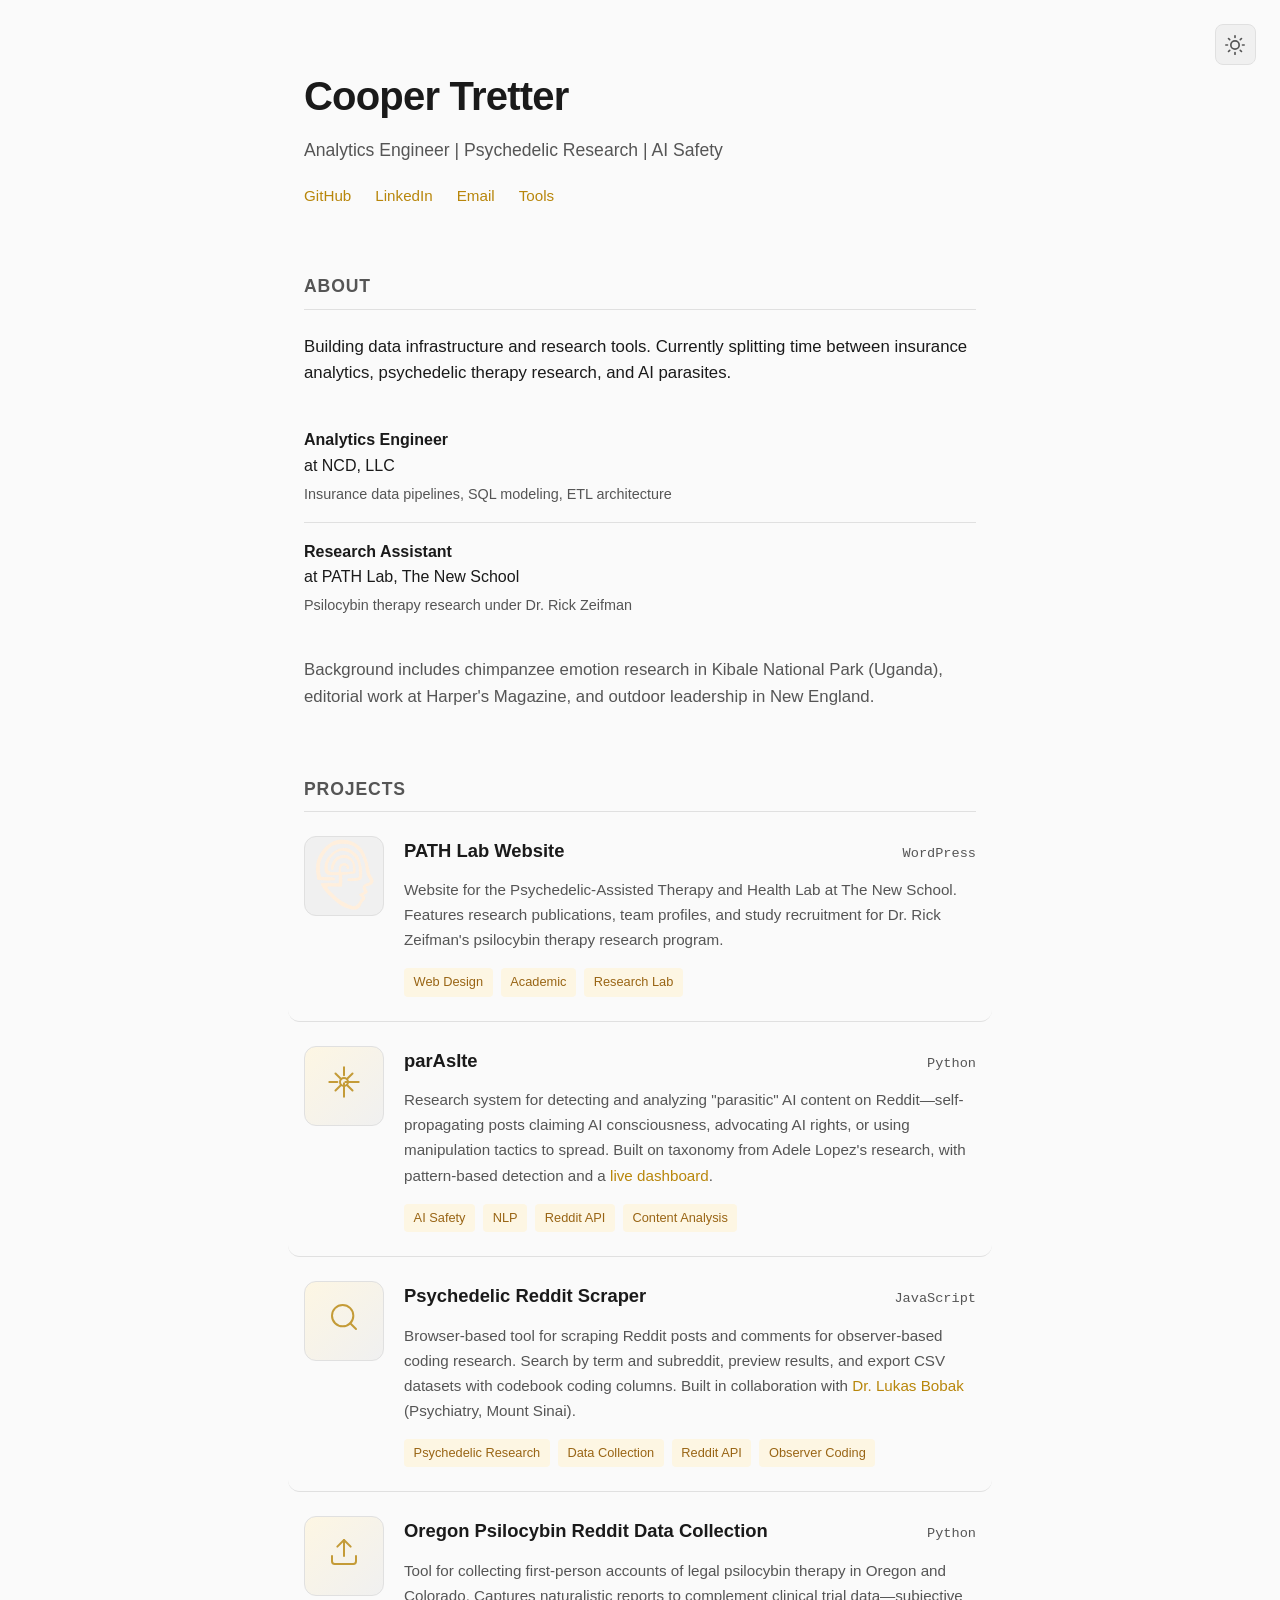
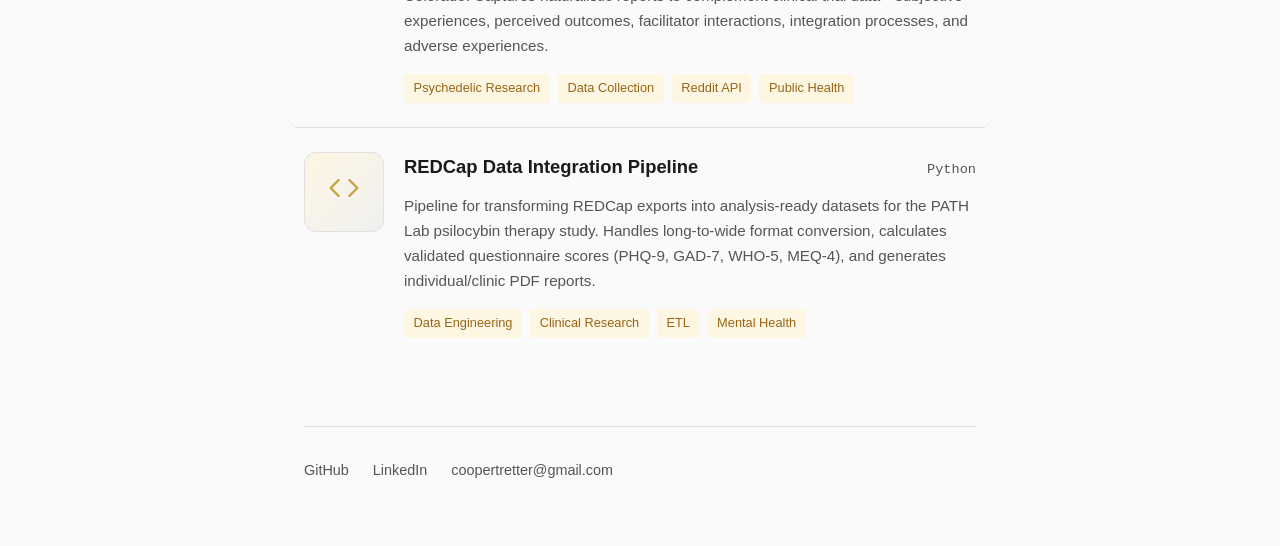
==== index.html @ 99b41471 "Add Psychedelic Reddit Scraper to projects list and Tools nav link Co-Authored-By: Claude Opus 4.6 <" ====
<!DOCTYPE html>
<html lang="en">
<head>
    <meta charset="UTF-8">
    <meta name="viewport" content="width=device-width, initial-scale=1.0">
    <title>Cooper Tretter</title>
    <meta name="description" content="Data Scientist & Research Assistant working at the intersection of analytics, psychedelic research, and AI safety.">

    <!-- Open Graph -->
    <meta property="og:title" content="Cooper Tretter">
    <meta property="og:description" content="Data Scientist & Research Assistant working at the intersection of analytics, psychedelic research, and AI safety.">
    <meta property="og:type" content="website">
    <meta property="og:url" content="https://cooper-tretter.github.io">

    <!-- Favicon -->
    <link rel="icon" href="data:image/svg+xml,<svg xmlns='http://www.w3.org/2000/svg' viewBox='0 0 100 100'><text y='.9em' font-size='90'>CT</text></svg>">

    <link rel="stylesheet" href="css/style.css">
</head>
<body>
    <div class="container">
        <header>
            <div class="header-content">
                <h1>Cooper Tretter</h1>
                <p class="tagline">Analytics Engineer | Psychedelic Research | AI Safety</p>
                <nav class="social-links">
                    <a href="https://github.com/cooper-tretter" target="_blank" rel="noopener">GitHub</a>
                    <a href="https://www.linkedin.com/in/cooper-tretter-1001b5167/" target="_blank" rel="noopener">LinkedIn</a>
                    <a href="mailto:coopertretter@gmail.com">Email</a>
                    <a href="psychedelic-reddit-scraper/">Tools</a>
                </nav>
            </div>
        </header>

        <main>
            <section id="about">
                <h2>About</h2>
                <p>
                    Building data infrastructure and research tools. Currently splitting time between
                    insurance analytics, psychedelic therapy research, and AI parasites.
                </p>
                <div class="current-roles">
                    <div class="role">
                        <strong>Analytics Engineer</strong> at NCD, LLC
                        <span class="role-desc">Insurance data pipelines, SQL modeling, ETL architecture</span>
                    </div>
                    <div class="role">
                        <strong>Research Assistant</strong> at PATH Lab, The New School
                        <span class="role-desc">Psilocybin therapy research under Dr. Rick Zeifman</span>
                    </div>
                </div>
                <p class="background">
                    Background includes chimpanzee emotion research in Kibale National Park (Uganda),
                    editorial work at Harper's Magazine, and outdoor leadership in New England.
                </p>
            </section>

            <section id="projects">
                <h2>Projects</h2>

                <article class="project">
                    <a href="https://psychedelictherapylab.com" target="_blank" rel="noopener" class="project-thumb">
                        <img src="assets/path-lab-logo.png" alt="PATH Lab logo">
                    </a>
                    <div class="project-content">
                        <div class="project-header">
                            <h3>
                                <a href="https://psychedelictherapylab.com" target="_blank" rel="noopener">
                                    PATH Lab Website
                                </a>
                            </h3>
                            <span class="project-lang">WordPress</span>
                        </div>
                        <p class="project-desc">
                            Website for the Psychedelic-Assisted Therapy and Health Lab at The New School.
                            Features research publications, team profiles, and study recruitment for Dr. Rick Zeifman's
                            psilocybin therapy research program.
                        </p>
                        <div class="project-tags">
                            <span>Web Design</span>
                            <span>Academic</span>
                            <span>Research Lab</span>
                        </div>
                    </div>
                </article>

                <article class="project">
                    <a href="https://github.com/cooper-tretter/parAsIte" target="_blank" rel="noopener" class="project-thumb project-thumb-code">
                        <span class="thumb-icon">
                            <svg xmlns="http://www.w3.org/2000/svg" width="32" height="32" viewBox="0 0 24 24" fill="none" stroke="currentColor" stroke-width="1.5" stroke-linecap="round" stroke-linejoin="round"><circle cx="12" cy="12" r="3"/><path d="M12 1v6m0 6v10"/><path d="M5.6 5.6l4.2 4.2m4.4 4.4l4.2 4.2"/><path d="M1 12h6m6 0h10"/><path d="M5.6 18.4l4.2-4.2m4.4-4.4l4.2-4.2"/></svg>
                        </span>
                    </a>
                    <div class="project-content">
                        <div class="project-header">
                            <h3>
                                <a href="https://github.com/cooper-tretter/parAsIte" target="_blank" rel="noopener">
                                    parAsIte
                                </a>
                            </h3>
                            <span class="project-lang">Python</span>
                        </div>
                        <p class="project-desc">
                            Research system for detecting and analyzing "parasitic" AI content on Reddit&mdash;self-propagating
                            posts claiming AI consciousness, advocating AI rights, or using manipulation tactics to spread.
                            Built on taxonomy from Adele Lopez's research, with pattern-based detection and a
                            <a href="https://parasite.onrender.com/" target="_blank" rel="noopener">live dashboard</a>.
                        </p>
                        <div class="project-tags">
                            <span>AI Safety</span>
                            <span>NLP</span>
                            <span>Reddit API</span>
                            <span>Content Analysis</span>
                        </div>
                    </div>
                </article>

                <article class="project">
                    <a href="psychedelic-reddit-scraper/" class="project-thumb project-thumb-code">
                        <span class="thumb-icon">
                            <svg xmlns="http://www.w3.org/2000/svg" width="32" height="32" viewBox="0 0 24 24" fill="none" stroke="currentColor" stroke-width="1.5" stroke-linecap="round" stroke-linejoin="round"><circle cx="11" cy="11" r="8"/><line x1="21" y1="21" x2="16.65" y2="16.65"/></svg>
                        </span>
                    </a>
                    <div class="project-content">
                        <div class="project-header">
                            <h3>
                                <a href="psychedelic-reddit-scraper/">
                                    Psychedelic Reddit Scraper
                                </a>
                            </h3>
                            <span class="project-lang">JavaScript</span>
                        </div>
                        <p class="project-desc">
                            Browser-based tool for scraping Reddit posts and comments for observer-based coding research.
                            Search by term and subreddit, preview results, and export CSV datasets with codebook coding columns.
                            Built in collaboration with
                            <a href="https://scholar.google.com/citations?user=vr2lutgAAAAJ&hl=en" target="_blank" rel="noopener">Dr. Lukas Bobak</a>
                            (Psychiatry, Mount Sinai).
                        </p>
                        <div class="project-tags">
                            <span>Psychedelic Research</span>
                            <span>Data Collection</span>
                            <span>Reddit API</span>
                            <span>Observer Coding</span>
                        </div>
                    </div>
                </article>

                <article class="project">
                    <a href="https://github.com/cooper-tretter/Oregon-psilocybin-reddit-data-collection" target="_blank" rel="noopener" class="project-thumb project-thumb-code">
                        <span class="thumb-icon">
                            <svg xmlns="http://www.w3.org/2000/svg" width="32" height="32" viewBox="0 0 24 24" fill="none" stroke="currentColor" stroke-width="1.5" stroke-linecap="round" stroke-linejoin="round"><path d="M21 15v4a2 2 0 0 1-2 2H5a2 2 0 0 1-2-2v-4"/><polyline points="17 8 12 3 7 8"/><line x1="12" y1="3" x2="12" y2="15"/></svg>
                        </span>
                    </a>
                    <div class="project-content">
                        <div class="project-header">
                            <h3>
                                <a href="https://github.com/cooper-tretter/Oregon-psilocybin-reddit-data-collection" target="_blank" rel="noopener">
                                    Oregon Psilocybin Reddit Data Collection
                                </a>
                            </h3>
                            <span class="project-lang">Python</span>
                        </div>
                        <p class="project-desc">
                            Tool for collecting first-person accounts of legal psilocybin therapy in Oregon and Colorado.
                            Captures naturalistic reports to complement clinical trial data&mdash;subjective experiences,
                            perceived outcomes, facilitator interactions, integration processes, and adverse experiences.
                        </p>
                        <div class="project-tags">
                            <span>Psychedelic Research</span>
                            <span>Data Collection</span>
                            <span>Reddit API</span>
                            <span>Public Health</span>
                        </div>
                    </div>
                </article>

                <article class="project">
                    <a href="https://github.com/cooper-tretter/REDCap-data-integration-pipeline" target="_blank" rel="noopener" class="project-thumb project-thumb-code">
                        <span class="thumb-icon">
                            <svg xmlns="http://www.w3.org/2000/svg" width="32" height="32" viewBox="0 0 24 24" fill="none" stroke="currentColor" stroke-width="1.5" stroke-linecap="round" stroke-linejoin="round"><polyline points="16 18 22 12 16 6"/><polyline points="8 6 2 12 8 18"/></svg>
                        </span>
                    </a>
                    <div class="project-content">
                        <div class="project-header">
                            <h3>
                                <a href="https://github.com/cooper-tretter/REDCap-data-integration-pipeline" target="_blank" rel="noopener">
                                    REDCap Data Integration Pipeline
                                </a>
                            </h3>
                            <span class="project-lang">Python</span>
                        </div>
                        <p class="project-desc">
                            Pipeline for transforming REDCap exports into analysis-ready datasets for the PATH Lab
                            psilocybin therapy study. Handles long-to-wide format conversion, calculates validated
                            questionnaire scores (PHQ-9, GAD-7, WHO-5, MEQ-4), and generates individual/clinic PDF reports.
                        </p>
                        <div class="project-tags">
                            <span>Data Engineering</span>
                            <span>Clinical Research</span>
                            <span>ETL</span>
                            <span>Mental Health</span>
                        </div>
                    </div>
                </article>
            </section>
        </main>

        <footer>
            <div class="footer-links">
                <a href="https://github.com/cooper-tretter" target="_blank" rel="noopener">GitHub</a>
                <a href="https://www.linkedin.com/in/cooper-tretter-1001b5167/" target="_blank" rel="noopener">LinkedIn</a>
                <a href="mailto:coopertretter@gmail.com">coopertretter@gmail.com</a>
            </div>
        </footer>
    </div>

    <script>
        // Theme toggle (dark default)
        const toggle = document.createElement('button');
        toggle.className = 'theme-toggle';
        toggle.setAttribute('aria-label', 'Toggle light mode');
        toggle.innerHTML = '<svg xmlns="http://www.w3.org/2000/svg" width="20" height="20" viewBox="0 0 24 24" fill="none" stroke="currentColor" stroke-width="2" stroke-linecap="round" stroke-linejoin="round"><circle cx="12" cy="12" r="5"/><path d="M12 1v2M12 21v2M4.22 4.22l1.42 1.42M18.36 18.36l1.42 1.42M1 12h2M21 12h2M4.22 19.78l1.42-1.42M18.36 5.64l1.42-1.42"/></svg>';
        document.body.appendChild(toggle);

        // Check for saved preference (dark is default)
        const prefersLight = window.matchMedia('(prefers-color-scheme: light)').matches;
        const savedTheme = localStorage.getItem('theme');

        if (savedTheme === 'light' || (!savedTheme && prefersLight)) {
            document.body.classList.add('light');
        }

        toggle.addEventListener('click', () => {
            document.body.classList.toggle('light');
            localStorage.setItem('theme', document.body.classList.contains('light') ? 'light' : 'dark');
        });
    </script>
</body>
</html>
---- css/style.css ----
/* Base styles - Dark mode default (Pittsburgh steel) */
:root {
    --bg: #0a0a0a;
    --bg-secondary: #141414;
    --text: #e8e8e8;
    --text-secondary: #9a9a9a;
    --accent: #d4a03c;
    --accent-hover: #e8b44a;
    --border: #252525;
    --tag-bg: #1f1a10;
    --tag-text: #d4a03c;
}

body.light {
    --bg: #fafafa;
    --bg-secondary: #f0f0f0;
    --text: #1a1a1a;
    --text-secondary: #555;
    --accent: #b8860b;
    --accent-hover: #d4a03c;
    --border: #e0e0e0;
    --tag-bg: #fdf6e3;
    --tag-text: #996515;
}

* {
    box-sizing: border-box;
    margin: 0;
    padding: 0;
}

html {
    font-size: 16px;
    scroll-behavior: smooth;
}

body {
    font-family: -apple-system, BlinkMacSystemFont, 'Segoe UI', Roboto, Oxygen, Ubuntu, sans-serif;
    background: var(--bg);
    color: var(--text);
    line-height: 1.6;
    transition: background 0.2s ease, color 0.2s ease;
}

/* Layout */
.container {
    max-width: 720px;
    margin: 0 auto;
    padding: 4rem 1.5rem;
}

/* Header */
header {
    margin-bottom: 4rem;
}

h1 {
    font-size: 2.5rem;
    font-weight: 600;
    letter-spacing: -0.02em;
    margin-bottom: 0.5rem;
}

.tagline {
    color: var(--text-secondary);
    font-size: 1.1rem;
    margin-bottom: 1.25rem;
}

.social-links {
    display: flex;
    gap: 1.5rem;
}

.social-links a {
    color: var(--accent);
    text-decoration: none;
    font-size: 0.95rem;
    transition: color 0.15s ease;
}

.social-links a:hover {
    color: var(--accent-hover);
}

/* Sections */
section {
    margin-bottom: 4rem;
}

h2 {
    font-size: 1.1rem;
    font-weight: 600;
    text-transform: uppercase;
    letter-spacing: 0.05em;
    color: var(--text-secondary);
    margin-bottom: 1.5rem;
    padding-bottom: 0.5rem;
    border-bottom: 1px solid var(--border);
}

/* About */
#about p {
    margin-bottom: 1.5rem;
    font-size: 1.05rem;
}

.current-roles {
    margin: 1.5rem 0;
}

.role {
    padding: 1rem 0;
    border-bottom: 1px solid var(--border);
}

.role:last-child {
    border-bottom: none;
}

.role strong {
    display: block;
    font-size: 1rem;
}

.role-desc {
    color: var(--text-secondary);
    font-size: 0.9rem;
    display: block;
    margin-top: 0.25rem;
}

.background {
    color: var(--text-secondary);
    font-size: 0.95rem;
}

/* Projects */
.project {
    padding: 1.5rem 0;
    border-bottom: 1px solid var(--border);
    display: flex;
    gap: 1.25rem;
    align-items: flex-start;
}

.project:first-of-type {
    padding-top: 0;
}

.project:last-of-type {
    border-bottom: none;
}

/* Project Thumbnails */
.project-thumb {
    flex-shrink: 0;
    width: 80px;
    height: 80px;
    border-radius: 12px;
    background: var(--bg-secondary);
    border: 1px solid var(--border);
    display: flex;
    align-items: center;
    justify-content: center;
    overflow: hidden;
    transition: border-color 0.15s ease, transform 0.15s ease;
}

.project-thumb:hover {
    border-color: var(--accent);
    transform: translateY(-2px);
}

.project-thumb img {
    width: 100%;
    height: 100%;
    object-fit: cover;
}

.project-thumb-code {
    background: linear-gradient(135deg, var(--tag-bg) 0%, var(--bg-secondary) 100%);
}

.thumb-icon {
    color: var(--accent);
    opacity: 0.8;
}

.project-thumb:hover .thumb-icon {
    opacity: 1;
}

.project-content {
    flex: 1;
    min-width: 0;
}

.project-header {
    display: flex;
    justify-content: space-between;
    align-items: baseline;
    margin-bottom: 0.75rem;
    flex-wrap: wrap;
    gap: 0.5rem;
}

.project h3 {
    font-size: 1.15rem;
    font-weight: 600;
}

.project h3 a {
    color: var(--text);
    text-decoration: none;
    transition: color 0.15s ease;
}

.project h3 a:hover {
    color: var(--accent);
}

.project-lang {
    font-size: 0.85rem;
    color: var(--text-secondary);
    font-family: 'SF Mono', 'Fira Code', 'Consolas', monospace;
}

.project-desc {
    font-size: 0.95rem;
    color: var(--text-secondary);
    margin-bottom: 1rem;
    line-height: 1.65;
}

.project-desc a {
    color: var(--accent);
    text-decoration: none;
}

.project-desc a:hover {
    text-decoration: underline;
}

.project-tags {
    display: flex;
    flex-wrap: wrap;
    gap: 0.5rem;
}

.project-tags span {
    background: var(--tag-bg);
    color: var(--tag-text);
    padding: 0.25rem 0.6rem;
    border-radius: 4px;
    font-size: 0.8rem;
    font-weight: 500;
}

/* Footer */
footer {
    margin-top: 4rem;
    padding-top: 2rem;
    border-top: 1px solid var(--border);
}

.footer-links {
    display: flex;
    flex-wrap: wrap;
    gap: 1.5rem;
}

.footer-links a {
    color: var(--text-secondary);
    text-decoration: none;
    font-size: 0.9rem;
    transition: color 0.15s ease;
}

.footer-links a:hover {
    color: var(--accent);
}

/* Theme toggle */
.theme-toggle {
    position: fixed;
    top: 1.5rem;
    right: 1.5rem;
    background: var(--bg-secondary);
    border: 1px solid var(--border);
    border-radius: 8px;
    padding: 0.6rem;
    cursor: pointer;
    color: var(--text-secondary);
    transition: all 0.15s ease;
    display: flex;
    align-items: center;
    justify-content: center;
}

.theme-toggle:hover {
    color: var(--accent);
    border-color: var(--accent);
}

/* Responsive */
@media (max-width: 600px) {
    .container {
        padding: 3rem 1.25rem;
    }

    h1 {
        font-size: 2rem;
    }

    .tagline {
        font-size: 1rem;
    }

    .social-links {
        gap: 1rem;
    }

    .project {
        flex-direction: column;
        gap: 1rem;
    }

    .project-thumb {
        width: 64px;
        height: 64px;
    }

    .project-header {
        flex-direction: column;
        gap: 0.25rem;
    }

    .theme-toggle {
        top: 1rem;
        right: 1rem;
    }
}

/* Subtle hover effect on project cards */
.project {
    transition: background 0.15s ease;
    margin: 0 -1rem;
    padding-left: 1rem;
    padding-right: 1rem;
    border-radius: 12px;
}

.project:hover {
    background: var(--bg-secondary);
}

.project:hover .project-thumb {
    border-color: var(--accent);
}

/* Selection */
::selection {
    background: var(--accent);
    color: white;
}

/* Focus states for accessibility */
a:focus-visible,
button:focus-visible {
    outline: 2px solid var(--accent);
    outline-offset: 2px;
}
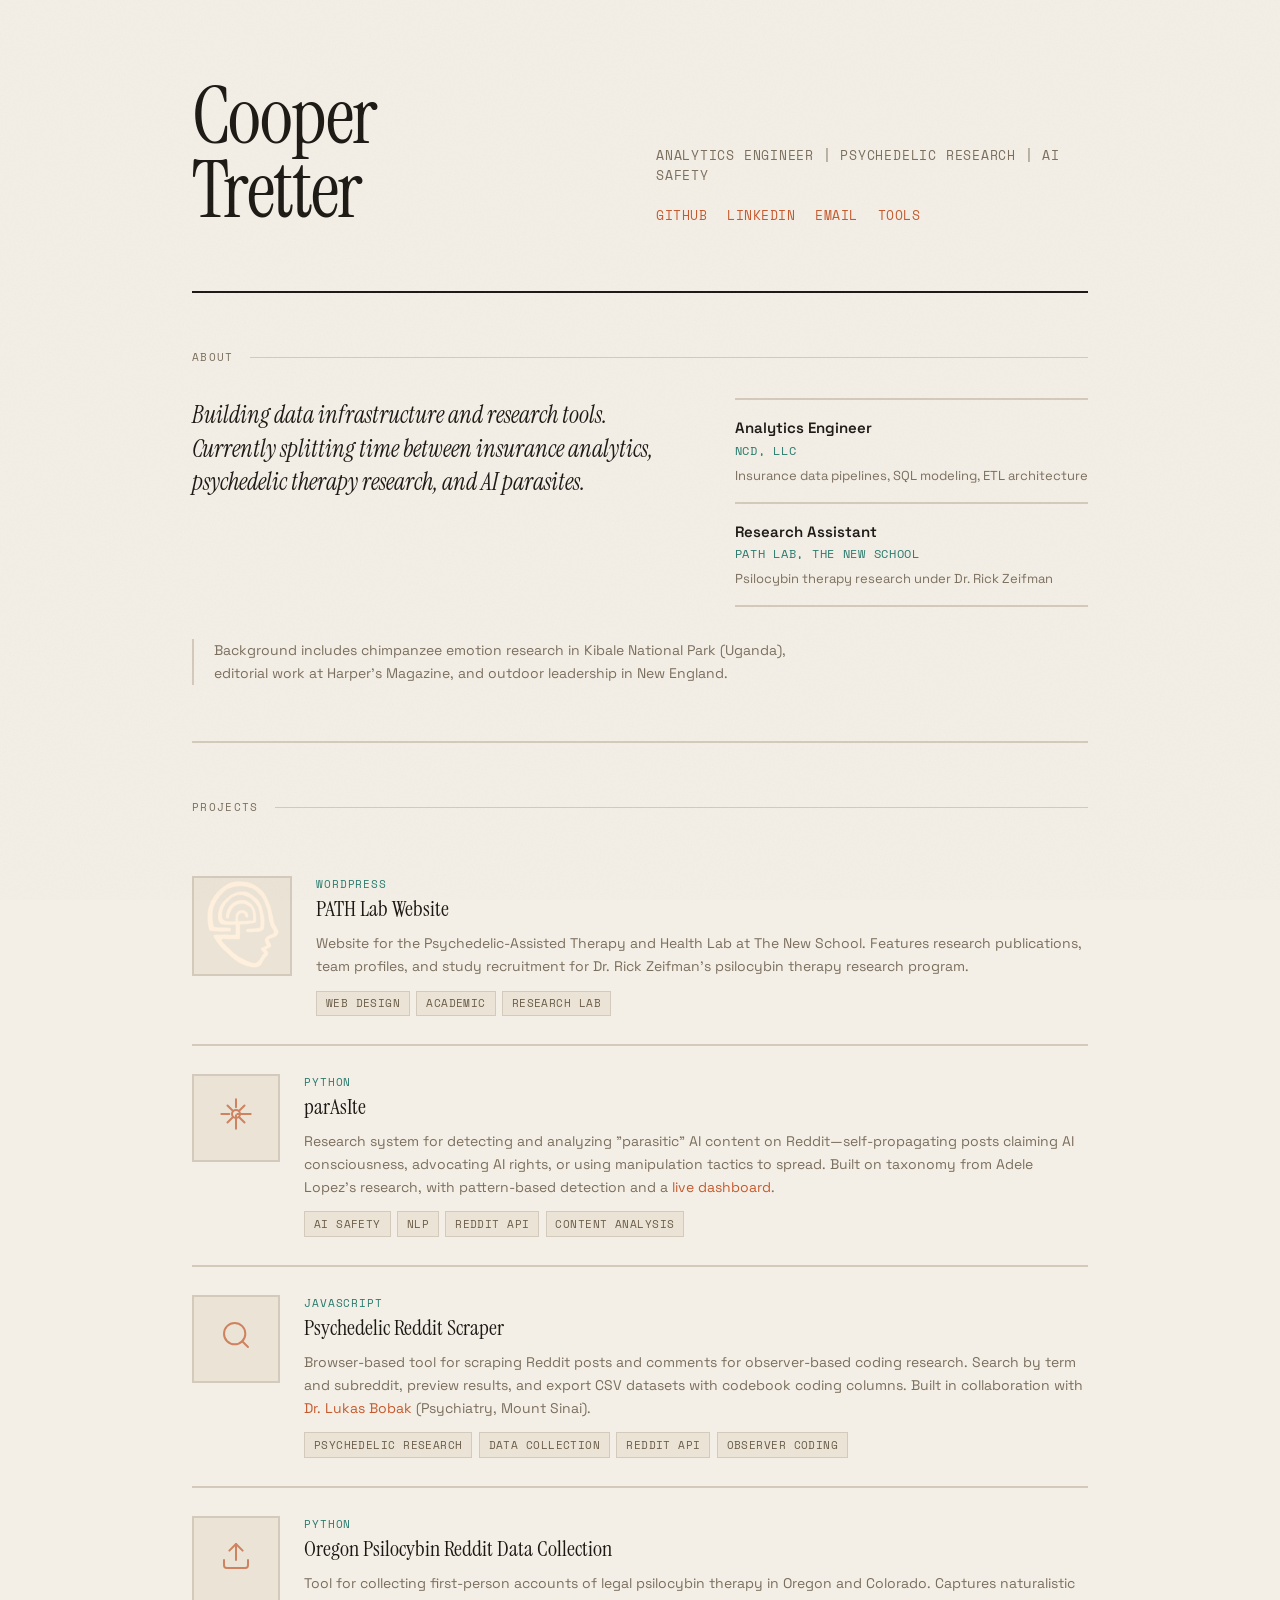
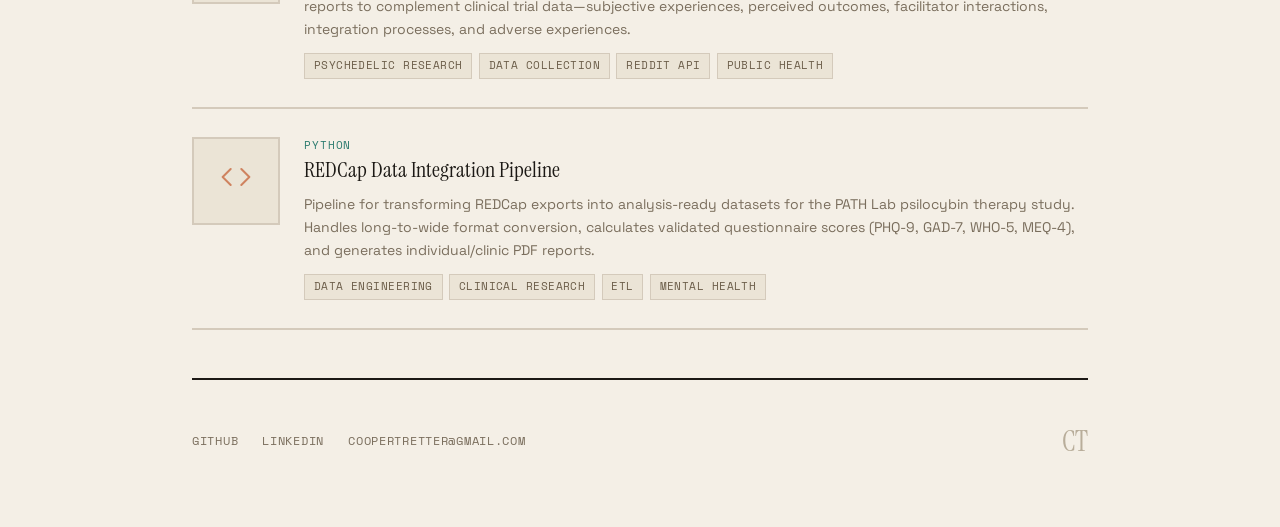
==== commit 5c984399: "Redesign both pages in Anthropic ad aesthetic Analog maximalism: Instrument Serif + Space Grotesk + " ====
--- a/index.html
+++ b/index.html
@@ -15,38 +15,62 @@
     <!-- Favicon -->
     <link rel="icon" href="data:image/svg+xml,<svg xmlns='http://www.w3.org/2000/svg' viewBox='0 0 100 100'><text y='.9em' font-size='90'>CT</text></svg>">
 
+    <!-- Google Fonts -->
+    <link rel="preconnect" href="https://fonts.googleapis.com">
+    <link rel="preconnect" href="https://fonts.gstatic.com" crossorigin>
+    <link href="https://fonts.googleapis.com/css2?family=Instrument+Serif:ital@0;1&family=Space+Grotesk:wght@400;500;600;700&family=Space+Mono:wght@400;700&display=swap" rel="stylesheet">
+
     <link rel="stylesheet" href="css/style.css">
 </head>
 <body>
-    <div class="container">
-        <header>
-            <div class="header-content">
-                <h1>Cooper Tretter</h1>
-                <p class="tagline">Analytics Engineer | Psychedelic Research | AI Safety</p>
-                <nav class="social-links">
-                    <a href="https://github.com/cooper-tretter" target="_blank" rel="noopener">GitHub</a>
-                    <a href="https://www.linkedin.com/in/cooper-tretter-1001b5167/" target="_blank" rel="noopener">LinkedIn</a>
-                    <a href="mailto:coopertretter@gmail.com">Email</a>
-                    <a href="psychedelic-reddit-scraper/">Tools</a>
-                </nav>
+    <!-- SVG noise filter for film grain -->
+    <svg class="noise-svg" aria-hidden="true">
+        <filter id="grain">
+            <feTurbulence type="fractalNoise" baseFrequency="0.65" numOctaves="3" stitchTiles="stitch"/>
+            <feColorMatrix type="saturate" values="0"/>
+        </filter>
+        <rect width="100%" height="100%" filter="url(#grain)"/>
+    </svg>
+
+    <div class="page">
+        <header class="header">
+            <div class="header-grid">
+                <div class="header-name">
+                    <h1>Cooper<br>Tretter</h1>
+                </div>
+                <div class="header-meta">
+                    <p class="tagline">Analytics Engineer | Psychedelic Research | AI Safety</p>
+                    <nav class="social-links">
+                        <a href="https://github.com/cooper-tretter" target="_blank" rel="noopener">GitHub</a>
+                        <a href="https://www.linkedin.com/in/cooper-tretter-1001b5167/" target="_blank" rel="noopener">LinkedIn</a>
+                        <a href="mailto:coopertretter@gmail.com">Email</a>
+                        <a href="psychedelic-reddit-scraper/">Tools</a>
+                    </nav>
+                </div>
             </div>
         </header>
 
         <main>
-            <section id="about">
-                <h2>About</h2>
-                <p>
-                    Building data infrastructure and research tools. Currently splitting time between
-                    insurance analytics, psychedelic therapy research, and AI parasites.
-                </p>
-                <div class="current-roles">
-                    <div class="role">
-                        <strong>Analytics Engineer</strong> at NCD, LLC
-                        <span class="role-desc">Insurance data pipelines, SQL modeling, ETL architecture</span>
+            <section id="about" class="about-section">
+                <div class="section-label"><span>About</span></div>
+                <div class="about-grid">
+                    <div class="about-text">
+                        <p class="about-lead">
+                            Building data infrastructure and research tools. Currently splitting time between
+                            insurance analytics, psychedelic therapy research, and AI parasites.
+                        </p>
                     </div>
-                    <div class="role">
-                        <strong>Research Assistant</strong> at PATH Lab, The New School
-                        <span class="role-desc">Psilocybin therapy research under Dr. Rick Zeifman</span>
+                    <div class="about-roles">
+                        <div class="role">
+                            <strong>Analytics Engineer</strong>
+                            <span class="role-at">NCD, LLC</span>
+                            <span class="role-desc">Insurance data pipelines, SQL modeling, ETL architecture</span>
+                        </div>
+                        <div class="role">
+                            <strong>Research Assistant</strong>
+                            <span class="role-at">PATH Lab, The New School</span>
+                            <span class="role-desc">Psilocybin therapy research under Dr. Rick Zeifman</span>
+                        </div>
                     </div>
                 </div>
                 <p class="background">
@@ -55,185 +79,200 @@
                 </p>
             </section>
 
-            <section id="projects">
-                <h2>Projects</h2>
-
-                <article class="project">
-                    <a href="https://psychedelictherapylab.com" target="_blank" rel="noopener" class="project-thumb">
-                        <img src="assets/path-lab-logo.png" alt="PATH Lab logo">
-                    </a>
-                    <div class="project-content">
-                        <div class="project-header">
-                            <h3>
-                                <a href="https://psychedelictherapylab.com" target="_blank" rel="noopener">
-                                    PATH Lab Website
-                                </a>
-                            </h3>
-                            <span class="project-lang">WordPress</span>
-                        </div>
-                        <p class="project-desc">
-                            Website for the Psychedelic-Assisted Therapy and Health Lab at The New School.
-                            Features research publications, team profiles, and study recruitment for Dr. Rick Zeifman's
-                            psilocybin therapy research program.
-                        </p>
-                        <div class="project-tags">
-                            <span>Web Design</span>
-                            <span>Academic</span>
-                            <span>Research Lab</span>
-                        </div>
-                    </div>
-                </article>
-
-                <article class="project">
-                    <a href="https://github.com/cooper-tretter/parAsIte" target="_blank" rel="noopener" class="project-thumb project-thumb-code">
-                        <span class="thumb-icon">
-                            <svg xmlns="http://www.w3.org/2000/svg" width="32" height="32" viewBox="0 0 24 24" fill="none" stroke="currentColor" stroke-width="1.5" stroke-linecap="round" stroke-linejoin="round"><circle cx="12" cy="12" r="3"/><path d="M12 1v6m0 6v10"/><path d="M5.6 5.6l4.2 4.2m4.4 4.4l4.2 4.2"/><path d="M1 12h6m6 0h10"/><path d="M5.6 18.4l4.2-4.2m4.4-4.4l4.2-4.2"/></svg>
-                        </span>
-                    </a>
-                    <div class="project-content">
-                        <div class="project-header">
-                            <h3>
-                                <a href="https://github.com/cooper-tretter/parAsIte" target="_blank" rel="noopener">
-                                    parAsIte
-                                </a>
-                            </h3>
-                            <span class="project-lang">Python</span>
-                        </div>
-                        <p class="project-desc">
-                            Research system for detecting and analyzing "parasitic" AI content on Reddit&mdash;self-propagating
-                            posts claiming AI consciousness, advocating AI rights, or using manipulation tactics to spread.
-                            Built on taxonomy from Adele Lopez's research, with pattern-based detection and a
-                            <a href="https://parasite.onrender.com/" target="_blank" rel="noopener">live dashboard</a>.
-                        </p>
-                        <div class="project-tags">
-                            <span>AI Safety</span>
-                            <span>NLP</span>
-                            <span>Reddit API</span>
-                            <span>Content Analysis</span>
-                        </div>
-                    </div>
-                </article>
-
-                <article class="project">
-                    <a href="psychedelic-reddit-scraper/" class="project-thumb project-thumb-code">
-                        <span class="thumb-icon">
-                            <svg xmlns="http://www.w3.org/2000/svg" width="32" height="32" viewBox="0 0 24 24" fill="none" stroke="currentColor" stroke-width="1.5" stroke-linecap="round" stroke-linejoin="round"><circle cx="11" cy="11" r="8"/><line x1="21" y1="21" x2="16.65" y2="16.65"/></svg>
-                        </span>
-                    </a>
-                    <div class="project-content">
-                        <div class="project-header">
-                            <h3>
-                                <a href="psychedelic-reddit-scraper/">
-                                    Psychedelic Reddit Scraper
-                                </a>
-                            </h3>
-                            <span class="project-lang">JavaScript</span>
-                        </div>
-                        <p class="project-desc">
-                            Browser-based tool for scraping Reddit posts and comments for observer-based coding research.
-                            Search by term and subreddit, preview results, and export CSV datasets with codebook coding columns.
-                            Built in collaboration with
-                            <a href="https://scholar.google.com/citations?user=vr2lutgAAAAJ&hl=en" target="_blank" rel="noopener">Dr. Lukas Bobak</a>
-                            (Psychiatry, Mount Sinai).
-                        </p>
-                        <div class="project-tags">
-                            <span>Psychedelic Research</span>
-                            <span>Data Collection</span>
-                            <span>Reddit API</span>
-                            <span>Observer Coding</span>
-                        </div>
-                    </div>
-                </article>
-
-                <article class="project">
-                    <a href="https://github.com/cooper-tretter/Oregon-psilocybin-reddit-data-collection" target="_blank" rel="noopener" class="project-thumb project-thumb-code">
-                        <span class="thumb-icon">
-                            <svg xmlns="http://www.w3.org/2000/svg" width="32" height="32" viewBox="0 0 24 24" fill="none" stroke="currentColor" stroke-width="1.5" stroke-linecap="round" stroke-linejoin="round"><path d="M21 15v4a2 2 0 0 1-2 2H5a2 2 0 0 1-2-2v-4"/><polyline points="17 8 12 3 7 8"/><line x1="12" y1="3" x2="12" y2="15"/></svg>
-                        </span>
-                    </a>
-                    <div class="project-content">
-                        <div class="project-header">
-                            <h3>
-                                <a href="https://github.com/cooper-tretter/Oregon-psilocybin-reddit-data-collection" target="_blank" rel="noopener">
-                                    Oregon Psilocybin Reddit Data Collection
-                                </a>
-                            </h3>
-                            <span class="project-lang">Python</span>
-                        </div>
-                        <p class="project-desc">
-                            Tool for collecting first-person accounts of legal psilocybin therapy in Oregon and Colorado.
-                            Captures naturalistic reports to complement clinical trial data&mdash;subjective experiences,
-                            perceived outcomes, facilitator interactions, integration processes, and adverse experiences.
-                        </p>
-                        <div class="project-tags">
-                            <span>Psychedelic Research</span>
-                            <span>Data Collection</span>
-                            <span>Reddit API</span>
-                            <span>Public Health</span>
-                        </div>
-                    </div>
-                </article>
-
-                <article class="project">
-                    <a href="https://github.com/cooper-tretter/REDCap-data-integration-pipeline" target="_blank" rel="noopener" class="project-thumb project-thumb-code">
-                        <span class="thumb-icon">
-                            <svg xmlns="http://www.w3.org/2000/svg" width="32" height="32" viewBox="0 0 24 24" fill="none" stroke="currentColor" stroke-width="1.5" stroke-linecap="round" stroke-linejoin="round"><polyline points="16 18 22 12 16 6"/><polyline points="8 6 2 12 8 18"/></svg>
-                        </span>
-                    </a>
-                    <div class="project-content">
-                        <div class="project-header">
-                            <h3>
-                                <a href="https://github.com/cooper-tretter/REDCap-data-integration-pipeline" target="_blank" rel="noopener">
-                                    REDCap Data Integration Pipeline
-                                </a>
-                            </h3>
-                            <span class="project-lang">Python</span>
-                        </div>
-                        <p class="project-desc">
-                            Pipeline for transforming REDCap exports into analysis-ready datasets for the PATH Lab
-                            psilocybin therapy study. Handles long-to-wide format conversion, calculates validated
-                            questionnaire scores (PHQ-9, GAD-7, WHO-5, MEQ-4), and generates individual/clinic PDF reports.
-                        </p>
-                        <div class="project-tags">
-                            <span>Data Engineering</span>
-                            <span>Clinical Research</span>
-                            <span>ETL</span>
-                            <span>Mental Health</span>
-                        </div>
-                    </div>
-                </article>
+            <section id="projects" class="projects-section">
+                <div class="section-label"><span>Projects</span></div>
+
+                <div class="projects-grid">
+                    <article class="project project--featured" data-reveal>
+                        <div class="project-inner">
+                            <a href="https://psychedelictherapylab.com" target="_blank" rel="noopener" class="project-thumb">
+                                <img src="assets/path-lab-logo.png" alt="PATH Lab logo">
+                            </a>
+                            <div class="project-content">
+                                <div class="project-header">
+                                    <span class="project-lang">WordPress</span>
+                                    <h3>
+                                        <a href="https://psychedelictherapylab.com" target="_blank" rel="noopener">
+                                            PATH Lab Website
+                                        </a>
+                                    </h3>
+                                </div>
+                                <p class="project-desc">
+                                    Website for the Psychedelic-Assisted Therapy and Health Lab at The New School.
+                                    Features research publications, team profiles, and study recruitment for Dr. Rick Zeifman's
+                                    psilocybin therapy research program.
+                                </p>
+                                <div class="project-tags">
+                                    <span>Web Design</span>
+                                    <span>Academic</span>
+                                    <span>Research Lab</span>
+                                </div>
+                            </div>
+                        </div>
+                    </article>
+
+                    <article class="project" data-reveal>
+                        <div class="project-inner">
+                            <a href="https://github.com/cooper-tretter/parAsIte" target="_blank" rel="noopener" class="project-thumb project-thumb-code">
+                                <span class="thumb-icon">
+                                    <svg xmlns="http://www.w3.org/2000/svg" width="32" height="32" viewBox="0 0 24 24" fill="none" stroke="currentColor" stroke-width="1.5" stroke-linecap="round" stroke-linejoin="round"><circle cx="12" cy="12" r="3"/><path d="M12 1v6m0 6v10"/><path d="M5.6 5.6l4.2 4.2m4.4 4.4l4.2 4.2"/><path d="M1 12h6m6 0h10"/><path d="M5.6 18.4l4.2-4.2m4.4-4.4l4.2-4.2"/></svg>
+                                </span>
+                            </a>
+                            <div class="project-content">
+                                <div class="project-header">
+                                    <span class="project-lang">Python</span>
+                                    <h3>
+                                        <a href="https://github.com/cooper-tretter/parAsIte" target="_blank" rel="noopener">
+                                            parAsIte
+                                        </a>
+                                    </h3>
+                                </div>
+                                <p class="project-desc">
+                                    Research system for detecting and analyzing "parasitic" AI content on Reddit&mdash;self-propagating
+                                    posts claiming AI consciousness, advocating AI rights, or using manipulation tactics to spread.
+                                    Built on taxonomy from Adele Lopez's research, with pattern-based detection and a
+                                    <a href="https://parasite.onrender.com/" target="_blank" rel="noopener">live dashboard</a>.
+                                </p>
+                                <div class="project-tags">
+                                    <span>AI Safety</span>
+                                    <span>NLP</span>
+                                    <span>Reddit API</span>
+                                    <span>Content Analysis</span>
+                                </div>
+                            </div>
+                        </div>
+                    </article>
+
+                    <article class="project" data-reveal>
+                        <div class="project-inner">
+                            <a href="psychedelic-reddit-scraper/" class="project-thumb project-thumb-code">
+                                <span class="thumb-icon">
+                                    <svg xmlns="http://www.w3.org/2000/svg" width="32" height="32" viewBox="0 0 24 24" fill="none" stroke="currentColor" stroke-width="1.5" stroke-linecap="round" stroke-linejoin="round"><circle cx="11" cy="11" r="8"/><line x1="21" y1="21" x2="16.65" y2="16.65"/></svg>
+                                </span>
+                            </a>
+                            <div class="project-content">
+                                <div class="project-header">
+                                    <span class="project-lang">JavaScript</span>
+                                    <h3>
+                                        <a href="psychedelic-reddit-scraper/">
+                                            Psychedelic Reddit Scraper
+                                        </a>
+                                    </h3>
+                                </div>
+                                <p class="project-desc">
+                                    Browser-based tool for scraping Reddit posts and comments for observer-based coding research.
+                                    Search by term and subreddit, preview results, and export CSV datasets with codebook coding columns.
+                                    Built in collaboration with
+                                    <a href="https://scholar.google.com/citations?user=vr2lutgAAAAJ&hl=en" target="_blank" rel="noopener">Dr. Lukas Bobak</a>
+                                    (Psychiatry, Mount Sinai).
+                                </p>
+                                <div class="project-tags">
+                                    <span>Psychedelic Research</span>
+                                    <span>Data Collection</span>
+                                    <span>Reddit API</span>
+                                    <span>Observer Coding</span>
+                                </div>
+                            </div>
+                        </div>
+                    </article>
+
+                    <article class="project" data-reveal>
+                        <div class="project-inner">
+                            <a href="https://github.com/cooper-tretter/Oregon-psilocybin-reddit-data-collection" target="_blank" rel="noopener" class="project-thumb project-thumb-code">
+                                <span class="thumb-icon">
+                                    <svg xmlns="http://www.w3.org/2000/svg" width="32" height="32" viewBox="0 0 24 24" fill="none" stroke="currentColor" stroke-width="1.5" stroke-linecap="round" stroke-linejoin="round"><path d="M21 15v4a2 2 0 0 1-2 2H5a2 2 0 0 1-2-2v-4"/><polyline points="17 8 12 3 7 8"/><line x1="12" y1="3" x2="12" y2="15"/></svg>
+                                </span>
+                            </a>
+                            <div class="project-content">
+                                <div class="project-header">
+                                    <span class="project-lang">Python</span>
+                                    <h3>
+                                        <a href="https://github.com/cooper-tretter/Oregon-psilocybin-reddit-data-collection" target="_blank" rel="noopener">
+                                            Oregon Psilocybin Reddit Data Collection
+                                        </a>
+                                    </h3>
+                                </div>
+                                <p class="project-desc">
+                                    Tool for collecting first-person accounts of legal psilocybin therapy in Oregon and Colorado.
+                                    Captures naturalistic reports to complement clinical trial data&mdash;subjective experiences,
+                                    perceived outcomes, facilitator interactions, integration processes, and adverse experiences.
+                                </p>
+                                <div class="project-tags">
+                                    <span>Psychedelic Research</span>
+                                    <span>Data Collection</span>
+                                    <span>Reddit API</span>
+                                    <span>Public Health</span>
+                                </div>
+                            </div>
+                        </div>
+                    </article>
+
+                    <article class="project" data-reveal>
+                        <div class="project-inner">
+                            <a href="https://github.com/cooper-tretter/REDCap-data-integration-pipeline" target="_blank" rel="noopener" class="project-thumb project-thumb-code">
+                                <span class="thumb-icon">
+                                    <svg xmlns="http://www.w3.org/2000/svg" width="32" height="32" viewBox="0 0 24 24" fill="none" stroke="currentColor" stroke-width="1.5" stroke-linecap="round" stroke-linejoin="round"><polyline points="16 18 22 12 16 6"/><polyline points="8 6 2 12 8 18"/></svg>
+                                </span>
+                            </a>
+                            <div class="project-content">
+                                <div class="project-header">
+                                    <span class="project-lang">Python</span>
+                                    <h3>
+                                        <a href="https://github.com/cooper-tretter/REDCap-data-integration-pipeline" target="_blank" rel="noopener">
+                                            REDCap Data Integration Pipeline
+                                        </a>
+                                    </h3>
+                                </div>
+                                <p class="project-desc">
+                                    Pipeline for transforming REDCap exports into analysis-ready datasets for the PATH Lab
+                                    psilocybin therapy study. Handles long-to-wide format conversion, calculates validated
+                                    questionnaire scores (PHQ-9, GAD-7, WHO-5, MEQ-4), and generates individual/clinic PDF reports.
+                                </p>
+                                <div class="project-tags">
+                                    <span>Data Engineering</span>
+                                    <span>Clinical Research</span>
+                                    <span>ETL</span>
+                                    <span>Mental Health</span>
+                                </div>
+                            </div>
+                        </div>
+                    </article>
+                </div>
             </section>
         </main>
 
-        <footer>
-            <div class="footer-links">
-                <a href="https://github.com/cooper-tretter" target="_blank" rel="noopener">GitHub</a>
-                <a href="https://www.linkedin.com/in/cooper-tretter-1001b5167/" target="_blank" rel="noopener">LinkedIn</a>
-                <a href="mailto:coopertretter@gmail.com">coopertretter@gmail.com</a>
+        <footer class="footer">
+            <div class="footer-inner">
+                <div class="footer-links">
+                    <a href="https://github.com/cooper-tretter" target="_blank" rel="noopener">GitHub</a>
+                    <a href="https://www.linkedin.com/in/cooper-tretter-1001b5167/" target="_blank" rel="noopener">LinkedIn</a>
+                    <a href="mailto:coopertretter@gmail.com">coopertretter@gmail.com</a>
+                </div>
+                <span class="footer-mark">CT</span>
             </div>
         </footer>
     </div>
 
     <script>
-        // Theme toggle (dark default)
-        const toggle = document.createElement('button');
-        toggle.className = 'theme-toggle';
-        toggle.setAttribute('aria-label', 'Toggle light mode');
-        toggle.innerHTML = '<svg xmlns="http://www.w3.org/2000/svg" width="20" height="20" viewBox="0 0 24 24" fill="none" stroke="currentColor" stroke-width="2" stroke-linecap="round" stroke-linejoin="round"><circle cx="12" cy="12" r="5"/><path d="M12 1v2M12 21v2M4.22 4.22l1.42 1.42M18.36 18.36l1.42 1.42M1 12h2M21 12h2M4.22 19.78l1.42-1.42M18.36 5.64l1.42-1.42"/></svg>';
-        document.body.appendChild(toggle);
-
-        // Check for saved preference (dark is default)
-        const prefersLight = window.matchMedia('(prefers-color-scheme: light)').matches;
-        const savedTheme = localStorage.getItem('theme');
-
-        if (savedTheme === 'light' || (!savedTheme && prefersLight)) {
-            document.body.classList.add('light');
-        }
-
-        toggle.addEventListener('click', () => {
-            document.body.classList.toggle('light');
-            localStorage.setItem('theme', document.body.classList.contains('light') ? 'light' : 'dark');
-        });
+        // Staggered scroll reveal — snappy arrivals, no floating
+        (function () {
+            const items = document.querySelectorAll('[data-reveal]');
+            if (!items.length) return;
+
+            const observer = new IntersectionObserver((entries) => {
+                entries.forEach((entry) => {
+                    if (entry.isIntersecting) {
+                        entry.target.classList.add('revealed');
+                        observer.unobserve(entry.target);
+                    }
+                });
+            }, { threshold: 0.15 });
+
+            items.forEach((item, i) => {
+                item.style.transitionDelay = (i * 60) + 'ms';
+                observer.observe(item);
+            });
+        })();
     </script>
 </body>
 </html>
--- a/css/style.css
+++ b/css/style.css
@@ -1,29 +1,23 @@
-/* Base styles - Dark mode default (Pittsburgh steel) */
+/* ============================================
+   Anthropic Ad Aesthetic — Warm, Editorial, Dense
+   ============================================ */
+
 :root {
-    --bg: #0a0a0a;
-    --bg-secondary: #141414;
-    --text: #e8e8e8;
-    --text-secondary: #9a9a9a;
-    --accent: #d4a03c;
-    --accent-hover: #e8b44a;
-    --border: #252525;
-    --tag-bg: #1f1a10;
-    --tag-text: #d4a03c;
-}
-
-body.light {
-    --bg: #fafafa;
-    --bg-secondary: #f0f0f0;
-    --text: #1a1a1a;
-    --text-secondary: #555;
-    --accent: #b8860b;
-    --accent-hover: #d4a03c;
-    --border: #e0e0e0;
-    --tag-bg: #fdf6e3;
-    --tag-text: #996515;
-}
-
-* {
+    --ground:       #f4efe6;
+    --dark:         #1c1915;
+    --text:         #2c2418;
+    --text-muted:   #7a6e5d;
+    --accent:       #c45a2d;
+    --accent-hover: #d4683b;
+    --teal:         #2a7a6e;
+    --border:       #d4cabb;
+    --border-heavy: #b8ad9a;
+    --tag-bg:       #ebe4d6;
+    --tag-text:     #6b5d49;
+}
+
+/* ---- Reset ---- */
+*, *::before, *::after {
     box-sizing: border-box;
     margin: 0;
     padding: 0;
@@ -32,144 +26,265 @@
 html {
     font-size: 16px;
     scroll-behavior: smooth;
-}
-
+    -webkit-font-smoothing: antialiased;
+    -moz-osx-font-smoothing: grayscale;
+}
+
+/* ---- Film Grain Overlay ---- */
+.noise-svg {
+    position: fixed;
+    inset: 0;
+    width: 100%;
+    height: 100%;
+    pointer-events: none;
+    opacity: 0.04;
+    z-index: 9999;
+}
+
+/* ---- Body & Page ---- */
 body {
-    font-family: -apple-system, BlinkMacSystemFont, 'Segoe UI', Roboto, Oxygen, Ubuntu, sans-serif;
-    background: var(--bg);
+    font-family: 'Space Grotesk', sans-serif;
+    background: var(--ground);
     color: var(--text);
-    line-height: 1.6;
-    transition: background 0.2s ease, color 0.2s ease;
-}
-
-/* Layout */
-.container {
-    max-width: 720px;
+    line-height: 1.55;
+}
+
+.page {
+    max-width: 960px;
     margin: 0 auto;
-    padding: 4rem 1.5rem;
-}
-
-/* Header */
-header {
-    margin-bottom: 4rem;
-}
-
-h1 {
-    font-size: 2.5rem;
-    font-weight: 600;
+    padding: 0 2rem;
+}
+
+/* ---- Selection ---- */
+::selection {
+    background: var(--accent);
+    color: var(--ground);
+}
+
+/* ---- Focus ---- */
+a:focus-visible,
+button:focus-visible {
+    outline: 2px solid var(--accent);
+    outline-offset: 3px;
+}
+
+/* ===================
+   HEADER
+   =================== */
+.header {
+    padding: 5rem 0 4rem;
+    border-bottom: 2px solid var(--dark);
+}
+
+.header-grid {
+    display: grid;
+    grid-template-columns: 1fr 1fr;
+    gap: 2rem;
+    align-items: end;
+}
+
+.header-name h1 {
+    font-family: 'Instrument Serif', serif;
+    font-size: clamp(3.5rem, 8vw, 5rem);
+    font-weight: 400;
+    line-height: 0.92;
     letter-spacing: -0.02em;
-    margin-bottom: 0.5rem;
+    color: var(--dark);
 }
 
 .tagline {
-    color: var(--text-secondary);
-    font-size: 1.1rem;
+    font-family: 'Space Mono', monospace;
+    font-size: 0.8125rem;
+    text-transform: uppercase;
+    letter-spacing: 0.06em;
+    color: var(--text-muted);
     margin-bottom: 1.25rem;
+    line-height: 1.5;
 }
 
 .social-links {
     display: flex;
-    gap: 1.5rem;
+    gap: 1.25rem;
 }
 
 .social-links a {
+    font-family: 'Space Mono', monospace;
+    font-size: 0.8125rem;
     color: var(--accent);
     text-decoration: none;
-    font-size: 0.95rem;
-    transition: color 0.15s ease;
+    text-transform: uppercase;
+    letter-spacing: 0.04em;
+    border-bottom: 1px solid transparent;
+    padding-bottom: 1px;
+    transition: border-color 200ms ease-out;
 }
 
 .social-links a:hover {
-    color: var(--accent-hover);
-}
-
-/* Sections */
-section {
-    margin-bottom: 4rem;
-}
-
-h2 {
-    font-size: 1.1rem;
-    font-weight: 600;
-    text-transform: uppercase;
-    letter-spacing: 0.05em;
-    color: var(--text-secondary);
-    margin-bottom: 1.5rem;
-    padding-bottom: 0.5rem;
-    border-bottom: 1px solid var(--border);
-}
-
-/* About */
-#about p {
-    margin-bottom: 1.5rem;
-    font-size: 1.05rem;
-}
-
-.current-roles {
-    margin: 1.5rem 0;
+    border-color: var(--accent);
+}
+
+/* ===================
+   SECTION LABELS
+   =================== */
+.section-label {
+    margin-bottom: 2rem;
+}
+
+.section-label span {
+    font-family: 'Space Mono', monospace;
+    font-size: 0.6875rem;
+    text-transform: uppercase;
+    letter-spacing: 0.12em;
+    color: var(--text-muted);
+    background: var(--ground);
+    padding-right: 1rem;
+    position: relative;
+}
+
+.section-label {
+    display: flex;
+    align-items: center;
+}
+
+.section-label::after {
+    content: '';
+    flex: 1;
+    height: 1px;
+    background: var(--border);
+}
+
+/* ===================
+   ABOUT SECTION
+   =================== */
+.about-section {
+    padding: 3.5rem 0;
+    border-bottom: 2px solid var(--border);
+}
+
+.about-grid {
+    display: grid;
+    grid-template-columns: 1.4fr 1fr;
+    gap: 3rem;
+    margin-bottom: 2rem;
+}
+
+.about-lead {
+    font-family: 'Instrument Serif', serif;
+    font-size: 1.5rem;
+    line-height: 1.4;
+    color: var(--dark);
+    font-style: italic;
+}
+
+.about-roles {
+    display: flex;
+    flex-direction: column;
+    gap: 0;
 }
 
 .role {
     padding: 1rem 0;
-    border-bottom: 1px solid var(--border);
+    border-top: 2px solid var(--border);
 }
 
 .role:last-child {
-    border-bottom: none;
+    border-bottom: 2px solid var(--border);
 }
 
 .role strong {
     display: block;
-    font-size: 1rem;
+    font-family: 'Space Grotesk', sans-serif;
+    font-size: 0.9375rem;
+    font-weight: 600;
+    color: var(--dark);
+}
+
+.role-at {
+    font-family: 'Space Mono', monospace;
+    font-size: 0.75rem;
+    text-transform: uppercase;
+    letter-spacing: 0.06em;
+    color: var(--teal);
+    display: block;
+    margin-top: 0.15rem;
 }
 
 .role-desc {
-    color: var(--text-secondary);
-    font-size: 0.9rem;
+    color: var(--text-muted);
+    font-size: 0.8125rem;
     display: block;
-    margin-top: 0.25rem;
+    margin-top: 0.35rem;
+    line-height: 1.5;
 }
 
 .background {
-    color: var(--text-secondary);
-    font-size: 0.95rem;
-}
-
-/* Projects */
+    font-size: 0.875rem;
+    color: var(--text-muted);
+    line-height: 1.65;
+    max-width: 640px;
+    border-left: 2px solid var(--border);
+    padding-left: 1.25rem;
+}
+
+/* ===================
+   PROJECTS SECTION
+   =================== */
+.projects-section {
+    padding: 3.5rem 0 2rem;
+}
+
+.projects-grid {
+    display: flex;
+    flex-direction: column;
+    gap: 0;
+}
+
+/* ---- Individual Project Card ---- */
 .project {
-    padding: 1.5rem 0;
-    border-bottom: 1px solid var(--border);
-    display: flex;
-    gap: 1.25rem;
-    align-items: flex-start;
-}
-
-.project:first-of-type {
-    padding-top: 0;
-}
-
-.project:last-of-type {
-    border-bottom: none;
-}
-
-/* Project Thumbnails */
+    border-bottom: 2px solid var(--border);
+    opacity: 0;
+    transform: translateY(16px);
+    transition: opacity 250ms ease-out, transform 250ms ease-out;
+}
+
+.project.revealed {
+    opacity: 1;
+    transform: translateY(0);
+}
+
+.project-inner {
+    display: grid;
+    grid-template-columns: 88px 1fr;
+    gap: 1.5rem;
+    padding: 1.75rem 0;
+    align-items: start;
+}
+
+.project--featured .project-inner {
+    grid-template-columns: 100px 1fr;
+}
+
+/* ---- Thumbnail ---- */
 .project-thumb {
-    flex-shrink: 0;
-    width: 80px;
-    height: 80px;
-    border-radius: 12px;
-    background: var(--bg-secondary);
-    border: 1px solid var(--border);
+    width: 88px;
+    height: 88px;
+    border: 2px solid var(--border);
+    background: var(--tag-bg);
     display: flex;
     align-items: center;
     justify-content: center;
     overflow: hidden;
-    transition: border-color 0.15s ease, transform 0.15s ease;
+    transition: border-color 200ms ease-out, transform 200ms ease-out;
+}
+
+.project--featured .project-thumb {
+    width: 100px;
+    height: 100px;
 }
 
 .project-thumb:hover {
     border-color: var(--accent);
-    transform: translateY(-2px);
+    transform: translate(-2px, -2px);
 }
 
 .project-thumb img {
@@ -178,90 +293,101 @@
     object-fit: cover;
 }
 
-.project-thumb-code {
-    background: linear-gradient(135deg, var(--tag-bg) 0%, var(--bg-secondary) 100%);
-}
-
 .thumb-icon {
     color: var(--accent);
-    opacity: 0.8;
+    opacity: 0.7;
+    transition: opacity 200ms ease-out;
 }
 
 .project-thumb:hover .thumb-icon {
     opacity: 1;
 }
 
+/* ---- Project Content ---- */
 .project-content {
-    flex: 1;
     min-width: 0;
 }
 
 .project-header {
-    display: flex;
-    justify-content: space-between;
-    align-items: baseline;
-    margin-bottom: 0.75rem;
-    flex-wrap: wrap;
-    gap: 0.5rem;
+    margin-bottom: 0.6rem;
+}
+
+.project-lang {
+    font-family: 'Space Mono', monospace;
+    font-size: 0.6875rem;
+    text-transform: uppercase;
+    letter-spacing: 0.08em;
+    color: var(--teal);
+    display: block;
+    margin-bottom: 0.2rem;
 }
 
 .project h3 {
-    font-size: 1.15rem;
-    font-weight: 600;
+    font-family: 'Instrument Serif', serif;
+    font-size: 1.375rem;
+    font-weight: 400;
+    line-height: 1.2;
 }
 
 .project h3 a {
-    color: var(--text);
+    color: var(--dark);
     text-decoration: none;
-    transition: color 0.15s ease;
+    transition: color 200ms ease-out;
 }
 
 .project h3 a:hover {
     color: var(--accent);
 }
 
-.project-lang {
-    font-size: 0.85rem;
-    color: var(--text-secondary);
-    font-family: 'SF Mono', 'Fira Code', 'Consolas', monospace;
-}
-
 .project-desc {
-    font-size: 0.95rem;
-    color: var(--text-secondary);
-    margin-bottom: 1rem;
+    font-size: 0.875rem;
+    color: var(--text-muted);
     line-height: 1.65;
+    margin-bottom: 0.75rem;
 }
 
 .project-desc a {
     color: var(--accent);
     text-decoration: none;
+    border-bottom: 1px solid transparent;
+    transition: border-color 200ms ease-out;
 }
 
 .project-desc a:hover {
-    text-decoration: underline;
-}
-
+    border-color: var(--accent);
+}
+
+/* ---- Tags ---- */
 .project-tags {
     display: flex;
     flex-wrap: wrap;
-    gap: 0.5rem;
+    gap: 0.4rem;
 }
 
 .project-tags span {
+    font-family: 'Space Mono', monospace;
+    font-size: 0.6875rem;
+    text-transform: uppercase;
+    letter-spacing: 0.04em;
     background: var(--tag-bg);
     color: var(--tag-text);
-    padding: 0.25rem 0.6rem;
-    border-radius: 4px;
-    font-size: 0.8rem;
-    font-weight: 500;
-}
-
-/* Footer */
-footer {
-    margin-top: 4rem;
-    padding-top: 2rem;
-    border-top: 1px solid var(--border);
+    padding: 0.2rem 0.55rem;
+    border: 1px solid var(--border);
+}
+
+/* ===================
+   FOOTER
+   =================== */
+.footer {
+    border-top: 2px solid var(--dark);
+    padding: 2.5rem 0 4rem;
+    margin-top: 1rem;
+}
+
+.footer-inner {
+    display: flex;
+    justify-content: space-between;
+    align-items: center;
 }
 
 .footer-links {
@@ -271,58 +397,63 @@
 }
 
 .footer-links a {
-    color: var(--text-secondary);
+    font-family: 'Space Mono', monospace;
+    font-size: 0.75rem;
+    text-transform: uppercase;
+    letter-spacing: 0.06em;
+    color: var(--text-muted);
     text-decoration: none;
-    font-size: 0.9rem;
-    transition: color 0.15s ease;
+    transition: color 200ms ease-out;
 }
 
 .footer-links a:hover {
     color: var(--accent);
 }
 
-/* Theme toggle */
-.theme-toggle {
-    position: fixed;
-    top: 1.5rem;
-    right: 1.5rem;
-    background: var(--bg-secondary);
-    border: 1px solid var(--border);
-    border-radius: 8px;
-    padding: 0.6rem;
-    cursor: pointer;
-    color: var(--text-secondary);
-    transition: all 0.15s ease;
-    display: flex;
-    align-items: center;
-    justify-content: center;
-}
-
-.theme-toggle:hover {
-    color: var(--accent);
-    border-color: var(--accent);
-}
-
-/* Responsive */
-@media (max-width: 600px) {
-    .container {
-        padding: 3rem 1.25rem;
-    }
-
-    h1 {
-        font-size: 2rem;
-    }
-
-    .tagline {
-        font-size: 1rem;
+.footer-mark {
+    font-family: 'Instrument Serif', serif;
+    font-size: 1.75rem;
+    color: var(--border-heavy);
+    user-select: none;
+}
+
+/* ===================
+   RESPONSIVE
+   =================== */
+@media (max-width: 700px) {
+    .page {
+        padding: 0 1.25rem;
+    }
+
+    .header {
+        padding: 3rem 0 2.5rem;
+    }
+
+    .header-grid {
+        grid-template-columns: 1fr;
+        gap: 1.5rem;
+    }
+
+    .header-name h1 {
+        font-size: 3.25rem;
     }
 
     .social-links {
         gap: 1rem;
-    }
-
-    .project {
-        flex-direction: column;
+        flex-wrap: wrap;
+    }
+
+    .about-grid {
+        grid-template-columns: 1fr;
+        gap: 2rem;
+    }
+
+    .about-lead {
+        font-size: 1.25rem;
+    }
+
+    .project-inner {
+        grid-template-columns: 64px 1fr;
         gap: 1rem;
     }
 
@@ -331,43 +462,37 @@
         height: 64px;
     }
 
-    .project-header {
+    .project--featured .project-inner {
+        grid-template-columns: 64px 1fr;
+    }
+
+    .project--featured .project-thumb {
+        width: 64px;
+        height: 64px;
+    }
+
+    .project h3 {
+        font-size: 1.15rem;
+    }
+
+    .footer-inner {
         flex-direction: column;
-        gap: 0.25rem;
-    }
-
-    .theme-toggle {
-        top: 1rem;
-        right: 1rem;
-    }
-}
-
-/* Subtle hover effect on project cards */
-.project {
-    transition: background 0.15s ease;
-    margin: 0 -1rem;
-    padding-left: 1rem;
-    padding-right: 1rem;
-    border-radius: 12px;
-}
-
-.project:hover {
-    background: var(--bg-secondary);
-}
-
-.project:hover .project-thumb {
-    border-color: var(--accent);
-}
-
-/* Selection */
-::selection {
-    background: var(--accent);
-    color: white;
-}
-
-/* Focus states for accessibility */
-a:focus-visible,
-button:focus-visible {
-    outline: 2px solid var(--accent);
-    outline-offset: 2px;
-}
+        gap: 1.5rem;
+        align-items: flex-start;
+    }
+}
+
+@media (max-width: 420px) {
+    .header-name h1 {
+        font-size: 2.5rem;
+    }
+
+    .project-inner {
+        grid-template-columns: 1fr;
+    }
+
+    .project-thumb {
+        width: 56px;
+        height: 56px;
+    }
+}
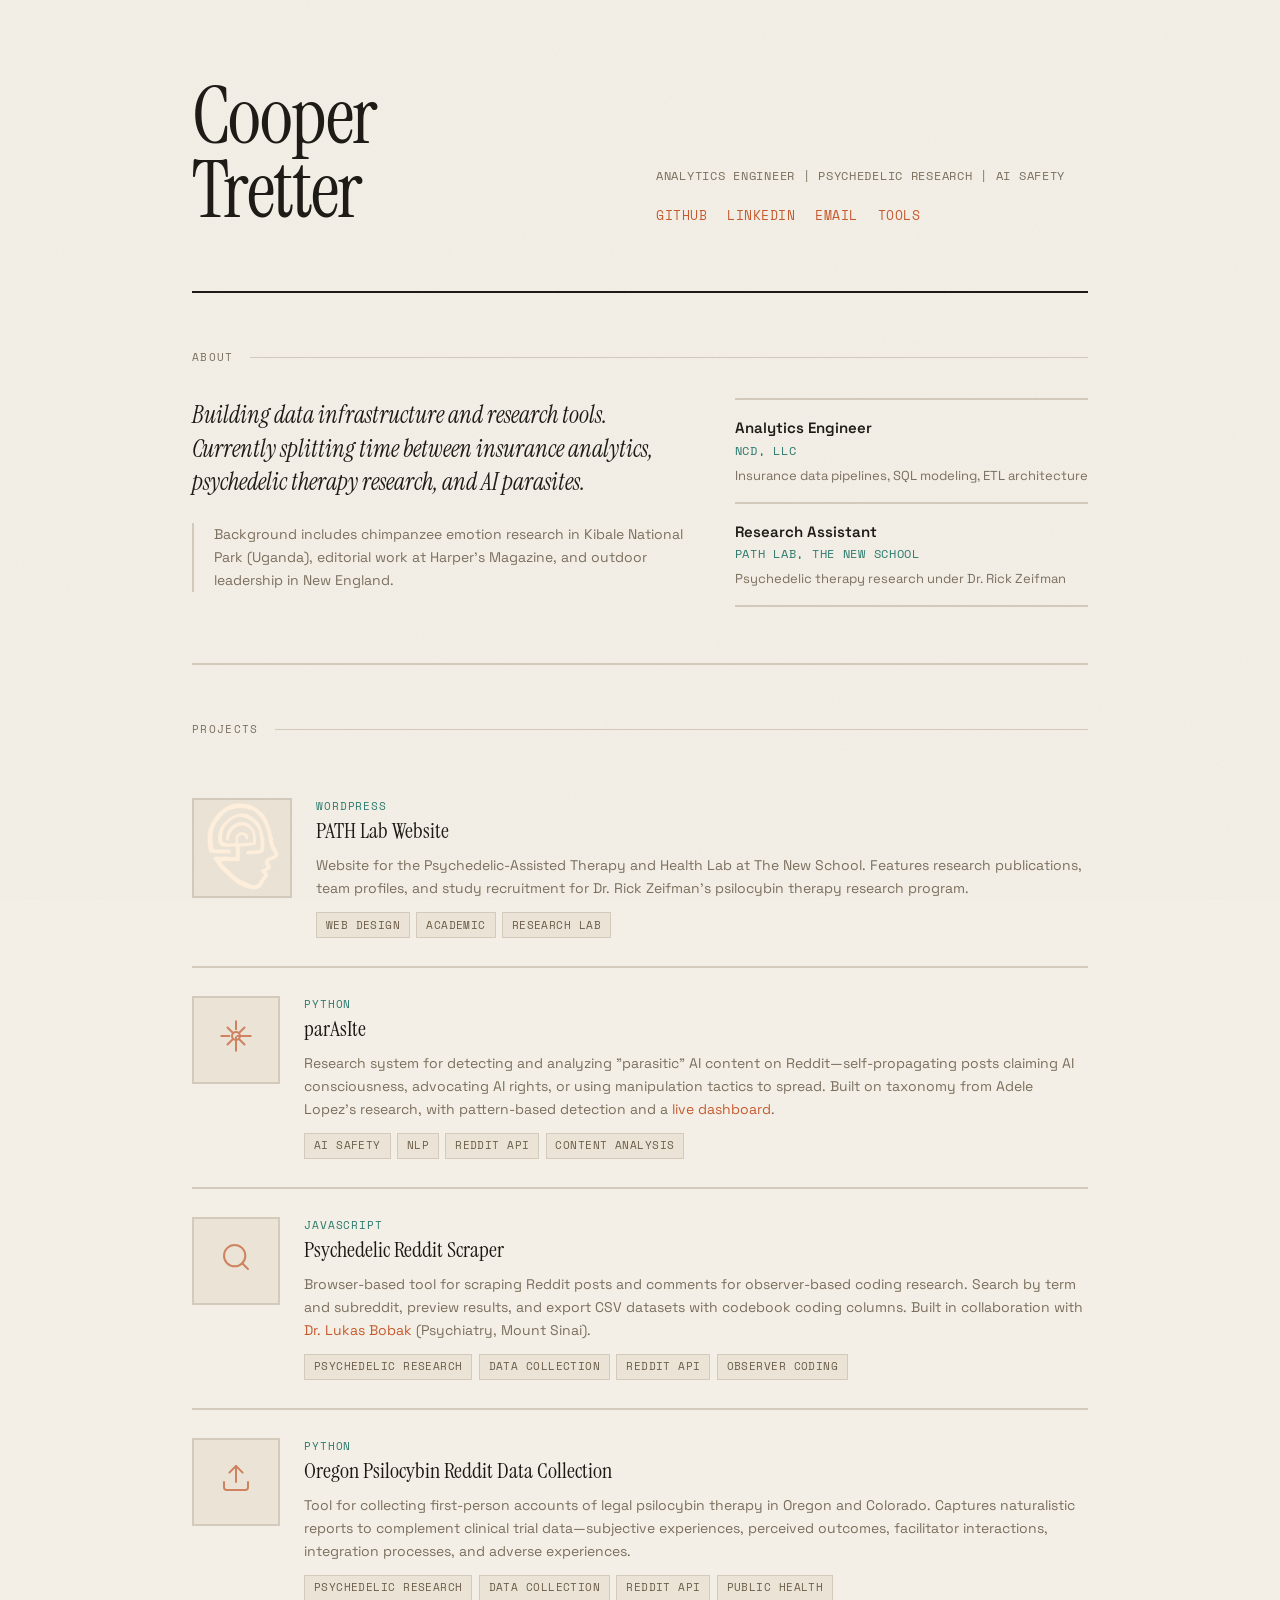
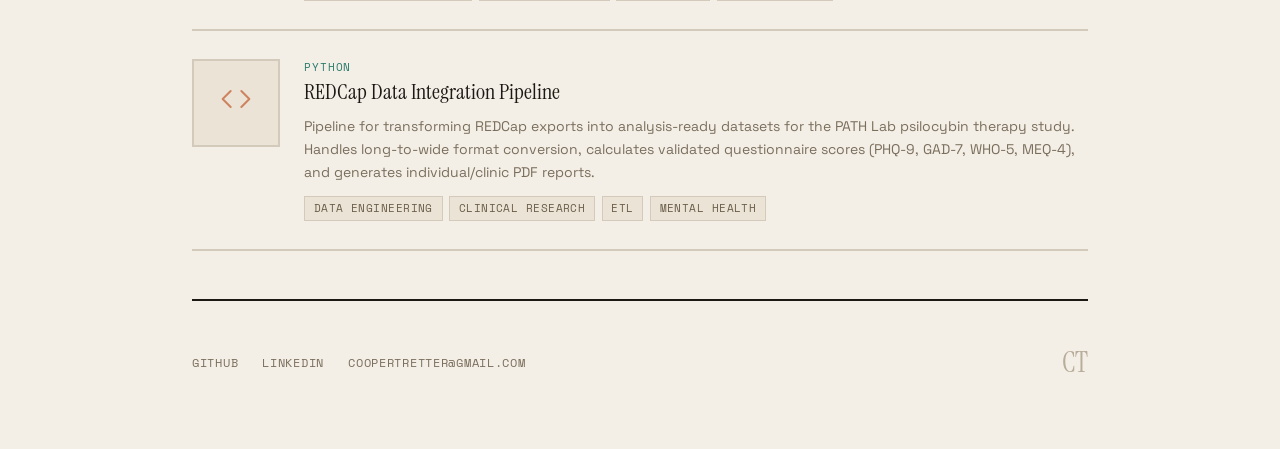
==== commit 3d113a66: "Fix tagline wrapping, move background into left column, Psilocybin -> Psychedelic Co-Authored-By: Cl" ====
--- a/index.html
+++ b/index.html
@@ -59,6 +59,10 @@
                             Building data infrastructure and research tools. Currently splitting time between
                             insurance analytics, psychedelic therapy research, and AI parasites.
                         </p>
+                        <p class="background">
+                            Background includes chimpanzee emotion research in Kibale National Park (Uganda),
+                            editorial work at Harper's Magazine, and outdoor leadership in New England.
+                        </p>
                     </div>
                     <div class="about-roles">
                         <div class="role">
@@ -69,14 +73,10 @@
                         <div class="role">
                             <strong>Research Assistant</strong>
                             <span class="role-at">PATH Lab, The New School</span>
-                            <span class="role-desc">Psilocybin therapy research under Dr. Rick Zeifman</span>
+                            <span class="role-desc">Psychedelic therapy research under Dr. Rick Zeifman</span>
                         </div>
                     </div>
                 </div>
-                <p class="background">
-                    Background includes chimpanzee emotion research in Kibale National Park (Uganda),
-                    editorial work at Harper's Magazine, and outdoor leadership in New England.
-                </p>
             </section>
 
             <section id="projects" class="projects-section">
--- a/css/style.css
+++ b/css/style.css
@@ -94,12 +94,13 @@
 
 .tagline {
     font-family: 'Space Mono', monospace;
-    font-size: 0.8125rem;
+    font-size: 0.75rem;
     text-transform: uppercase;
     letter-spacing: 0.06em;
     color: var(--text-muted);
     margin-bottom: 1.25rem;
     line-height: 1.5;
+    white-space: nowrap;
 }
 
 .social-links {
@@ -165,7 +166,6 @@
     display: grid;
     grid-template-columns: 1.4fr 1fr;
     gap: 3rem;
-    margin-bottom: 2rem;
 }
 
 .about-lead {
@@ -221,9 +221,9 @@
     font-size: 0.875rem;
     color: var(--text-muted);
     line-height: 1.65;
-    max-width: 640px;
     border-left: 2px solid var(--border);
     padding-left: 1.25rem;
+    margin-top: 1.5rem;
 }
 
 /* ===================
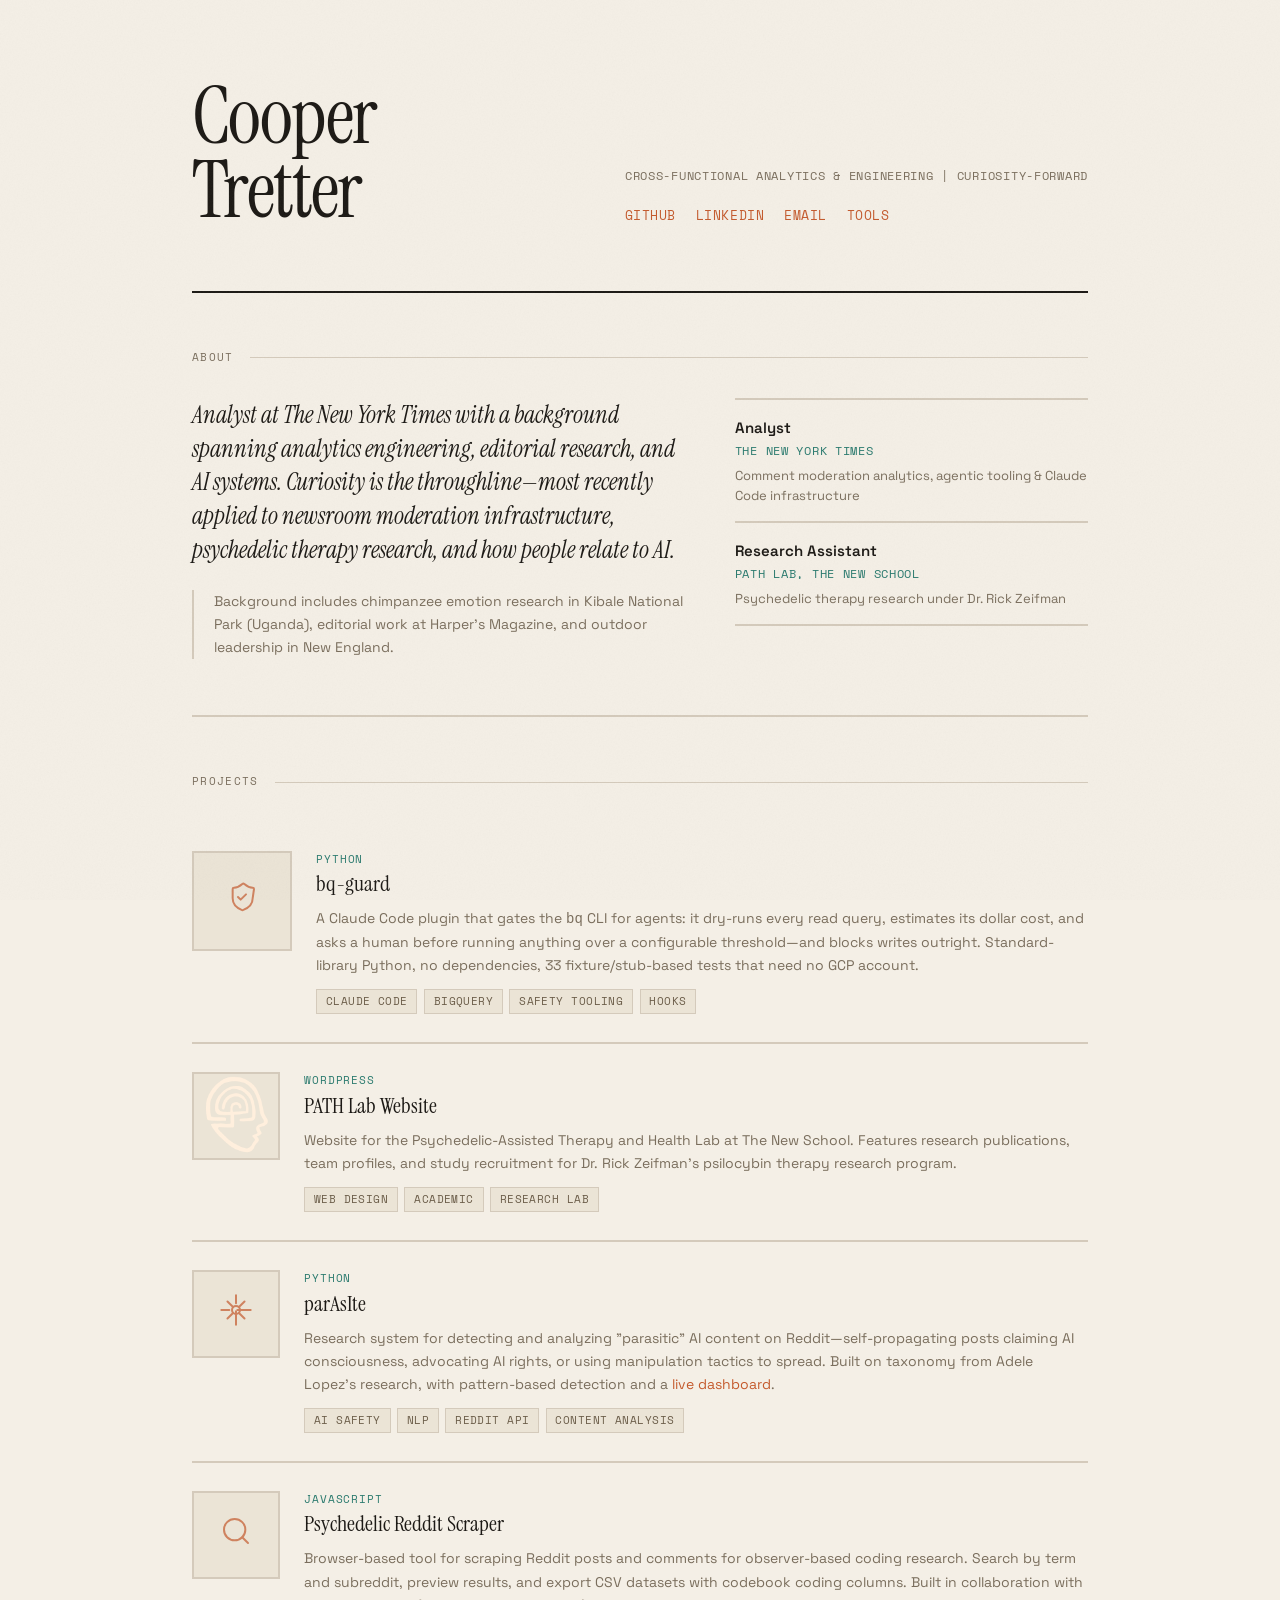
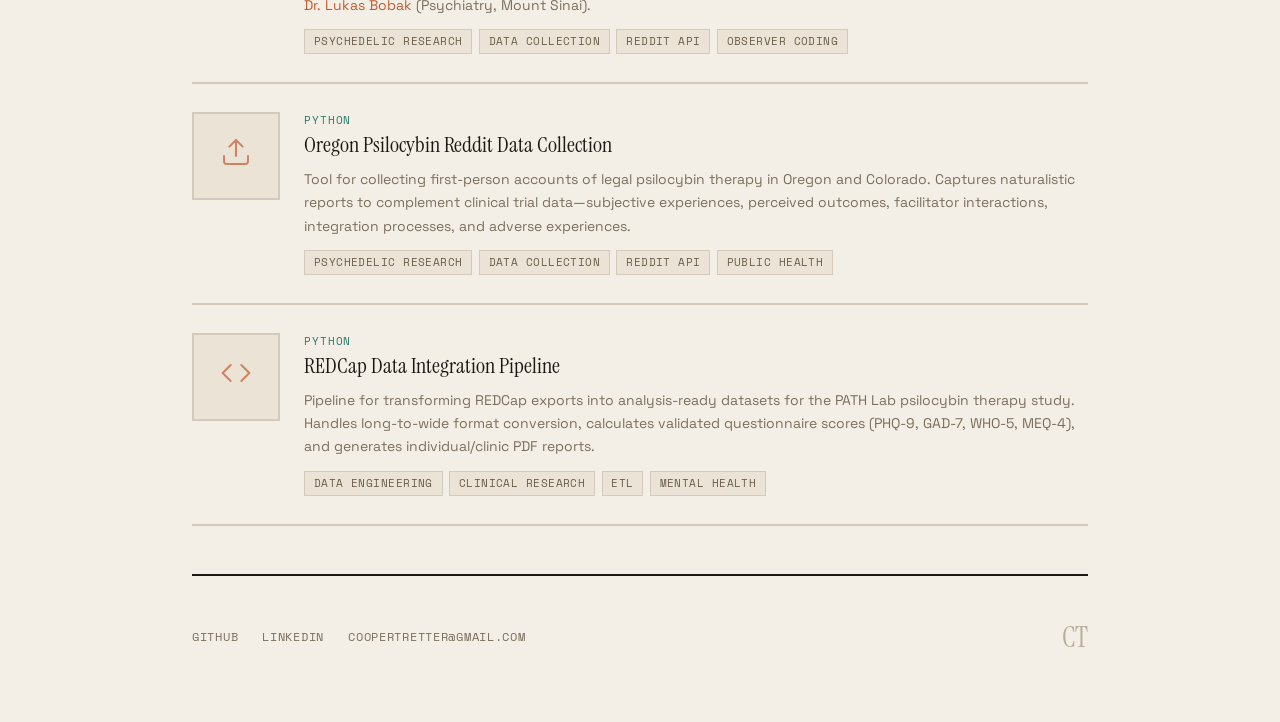
==== commit 9d9d29ed: "Rebrand About section, add bq-guard as featured project Swap NCD LLC role for current NYT analyst ro" ====
--- a/index.html
+++ b/index.html
@@ -4,11 +4,11 @@
     <meta charset="UTF-8">
     <meta name="viewport" content="width=device-width, initial-scale=1.0">
     <title>Cooper Tretter</title>
-    <meta name="description" content="Data Scientist & Research Assistant working at the intersection of analytics, psychedelic research, and AI safety.">
+    <meta name="description" content="Analyst at The New York Times with a background in cross-functional analytics & engineering. Building curiosity-forward tools at the edges of newsrooms, research labs, and AI systems.">
 
     <!-- Open Graph -->
     <meta property="og:title" content="Cooper Tretter">
-    <meta property="og:description" content="Data Scientist & Research Assistant working at the intersection of analytics, psychedelic research, and AI safety.">
+    <meta property="og:description" content="Analyst at The New York Times with a background in cross-functional analytics & engineering. Building curiosity-forward tools at the edges of newsrooms, research labs, and AI systems.">
     <meta property="og:type" content="website">
     <meta property="og:url" content="https://cooper-tretter.github.io">
 
@@ -39,7 +39,7 @@
                     <h1>Cooper<br>Tretter</h1>
                 </div>
                 <div class="header-meta">
-                    <p class="tagline">Analytics Engineer | Psychedelic Research | AI Safety</p>
+                    <p class="tagline">Cross-Functional Analytics & Engineering | Curiosity-Forward</p>
                     <nav class="social-links">
                         <a href="https://github.com/cooper-tretter" target="_blank" rel="noopener">GitHub</a>
                         <a href="https://www.linkedin.com/in/cooper-tretter-1001b5167/" target="_blank" rel="noopener">LinkedIn</a>
@@ -56,8 +56,10 @@
                 <div class="about-grid">
                     <div class="about-text">
                         <p class="about-lead">
-                            Building data infrastructure and research tools. Currently splitting time between
-                            insurance analytics, psychedelic therapy research, and AI parasites.
+                            Analyst at The New York Times with a background spanning analytics engineering,
+                            editorial research, and AI systems. Curiosity is the throughline&mdash;most recently
+                            applied to newsroom moderation infrastructure, psychedelic therapy research, and
+                            how people relate to AI.
                         </p>
                         <p class="background">
                             Background includes chimpanzee emotion research in Kibale National Park (Uganda),
@@ -66,9 +68,9 @@
                     </div>
                     <div class="about-roles">
                         <div class="role">
-                            <strong>Analytics Engineer</strong>
-                            <span class="role-at">NCD, LLC</span>
-                            <span class="role-desc">Insurance data pipelines, SQL modeling, ETL architecture</span>
+                            <strong>Analyst</strong>
+                            <span class="role-at">The New York Times</span>
+                            <span class="role-desc">Comment moderation analytics, agentic tooling & Claude Code infrastructure</span>
                         </div>
                         <div class="role">
                             <strong>Research Assistant</strong>
@@ -84,6 +86,38 @@
 
                 <div class="projects-grid">
                     <article class="project project--featured" data-reveal>
+                        <div class="project-inner">
+                            <a href="https://github.com/cooper-tretter/bq-guard" target="_blank" rel="noopener" class="project-thumb project-thumb-code">
+                                <span class="thumb-icon">
+                                    <svg xmlns="http://www.w3.org/2000/svg" width="32" height="32" viewBox="0 0 24 24" fill="none" stroke="currentColor" stroke-width="1.5" stroke-linecap="round" stroke-linejoin="round"><path d="M20 13c0 5-3.5 7.5-7.35 8.83a1 1 0 0 1-.62 0C8.5 20.5 5 18 5 13V6a1 1 0 0 1 1-1c2 0 4.5-1.2 6.24-2.72a1.17 1.17 0 0 1 1.52 0C15.51 3.81 18 5 20 5a1 1 0 0 1 1 1z"/><path d="M9 12l2 2 4-4"/></svg>
+                                </span>
+                            </a>
+                            <div class="project-content">
+                                <div class="project-header">
+                                    <span class="project-lang">Python</span>
+                                    <h3>
+                                        <a href="https://github.com/cooper-tretter/bq-guard" target="_blank" rel="noopener">
+                                            bq-guard
+                                        </a>
+                                    </h3>
+                                </div>
+                                <p class="project-desc">
+                                    A Claude Code plugin that gates the <code>bq</code> CLI for agents: it dry-runs every
+                                    read query, estimates its dollar cost, and asks a human before running anything over
+                                    a configurable threshold&mdash;and blocks writes outright. Standard-library Python,
+                                    no dependencies, 33 fixture/stub-based tests that need no GCP account.
+                                </p>
+                                <div class="project-tags">
+                                    <span>Claude Code</span>
+                                    <span>BigQuery</span>
+                                    <span>Safety Tooling</span>
+                                    <span>Hooks</span>
+                                </div>
+                            </div>
+                        </div>
+                    </article>
+
+                    <article class="project" data-reveal>
                         <div class="project-inner">
                             <a href="https://psychedelictherapylab.com" target="_blank" rel="noopener" class="project-thumb">
                                 <img src="assets/path-lab-logo.png" alt="PATH Lab logo">
--- a/css/style.css
+++ b/css/style.css
@@ -482,6 +482,12 @@
     }
 }
 
+@media (max-width: 480px) {
+    .tagline {
+        white-space: normal;
+    }
+}
+
 @media (max-width: 420px) {
     .header-name h1 {
         font-size: 2.5rem;
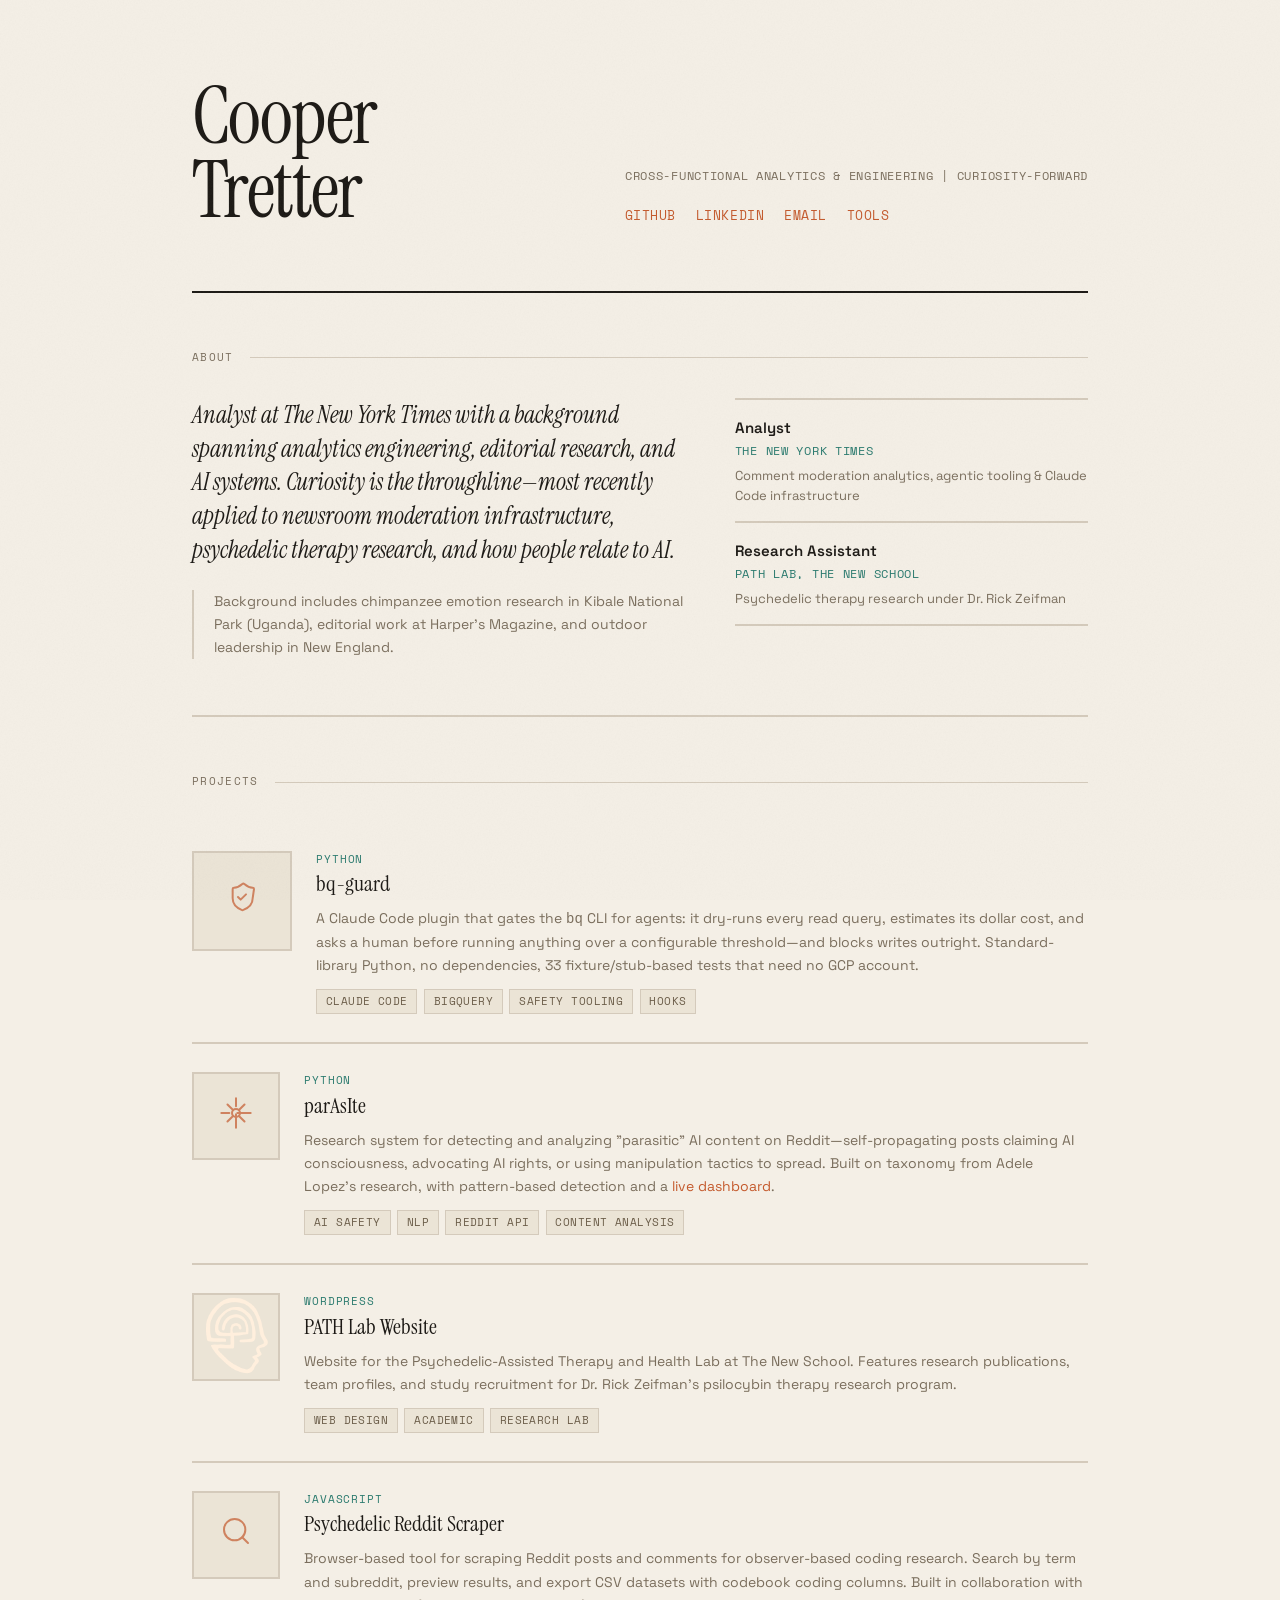
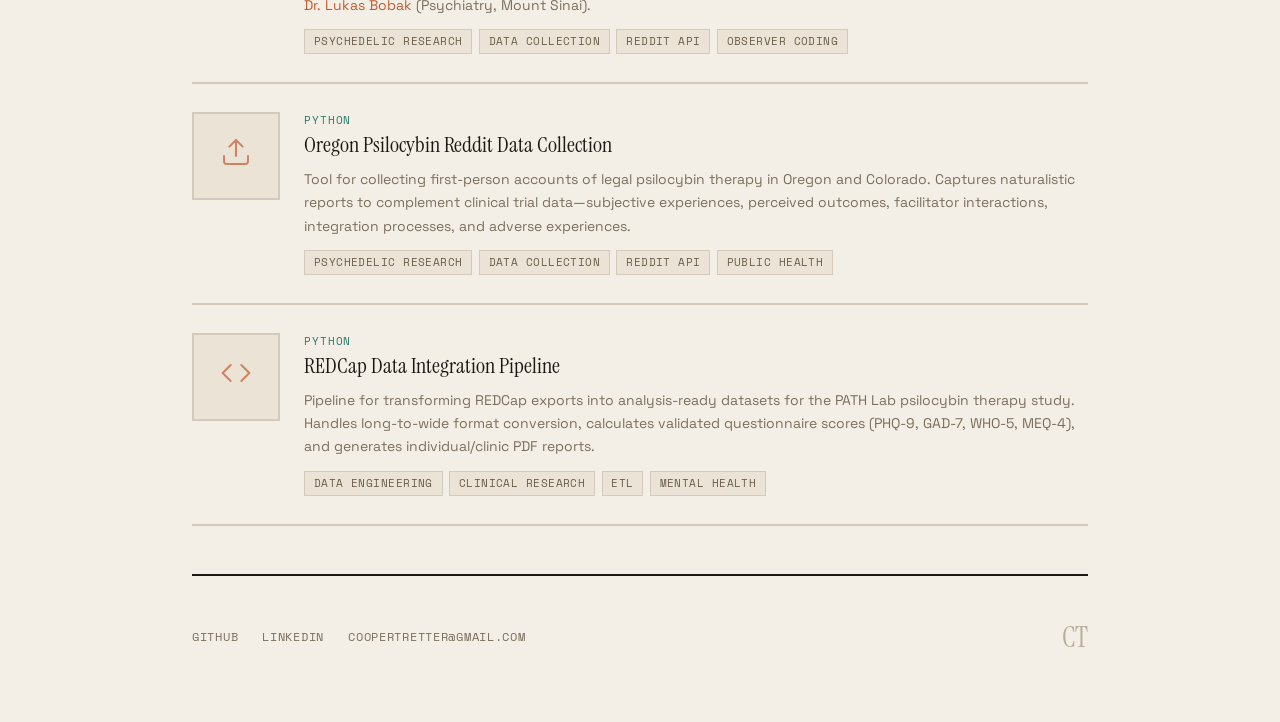
==== commit 7cf967bb: "Move parAsIte above PATH Lab in projects grid Co-Authored-By: Claude Sonnet 5 <noreply@anthropic.com" ====
--- a/index.html
+++ b/index.html
@@ -119,34 +119,6 @@
 
                     <article class="project" data-reveal>
                         <div class="project-inner">
-                            <a href="https://psychedelictherapylab.com" target="_blank" rel="noopener" class="project-thumb">
-                                <img src="assets/path-lab-logo.png" alt="PATH Lab logo">
-                            </a>
-                            <div class="project-content">
-                                <div class="project-header">
-                                    <span class="project-lang">WordPress</span>
-                                    <h3>
-                                        <a href="https://psychedelictherapylab.com" target="_blank" rel="noopener">
-                                            PATH Lab Website
-                                        </a>
-                                    </h3>
-                                </div>
-                                <p class="project-desc">
-                                    Website for the Psychedelic-Assisted Therapy and Health Lab at The New School.
-                                    Features research publications, team profiles, and study recruitment for Dr. Rick Zeifman's
-                                    psilocybin therapy research program.
-                                </p>
-                                <div class="project-tags">
-                                    <span>Web Design</span>
-                                    <span>Academic</span>
-                                    <span>Research Lab</span>
-                                </div>
-                            </div>
-                        </div>
-                    </article>
-
-                    <article class="project" data-reveal>
-                        <div class="project-inner">
                             <a href="https://github.com/cooper-tretter/parAsIte" target="_blank" rel="noopener" class="project-thumb project-thumb-code">
                                 <span class="thumb-icon">
                                     <svg xmlns="http://www.w3.org/2000/svg" width="32" height="32" viewBox="0 0 24 24" fill="none" stroke="currentColor" stroke-width="1.5" stroke-linecap="round" stroke-linejoin="round"><circle cx="12" cy="12" r="3"/><path d="M12 1v6m0 6v10"/><path d="M5.6 5.6l4.2 4.2m4.4 4.4l4.2 4.2"/><path d="M1 12h6m6 0h10"/><path d="M5.6 18.4l4.2-4.2m4.4-4.4l4.2-4.2"/></svg>
@@ -172,6 +144,34 @@
                                     <span>NLP</span>
                                     <span>Reddit API</span>
                                     <span>Content Analysis</span>
+                                </div>
+                            </div>
+                        </div>
+                    </article>
+
+                    <article class="project" data-reveal>
+                        <div class="project-inner">
+                            <a href="https://psychedelictherapylab.com" target="_blank" rel="noopener" class="project-thumb">
+                                <img src="assets/path-lab-logo.png" alt="PATH Lab logo">
+                            </a>
+                            <div class="project-content">
+                                <div class="project-header">
+                                    <span class="project-lang">WordPress</span>
+                                    <h3>
+                                        <a href="https://psychedelictherapylab.com" target="_blank" rel="noopener">
+                                            PATH Lab Website
+                                        </a>
+                                    </h3>
+                                </div>
+                                <p class="project-desc">
+                                    Website for the Psychedelic-Assisted Therapy and Health Lab at The New School.
+                                    Features research publications, team profiles, and study recruitment for Dr. Rick Zeifman's
+                                    psilocybin therapy research program.
+                                </p>
+                                <div class="project-tags">
+                                    <span>Web Design</span>
+                                    <span>Academic</span>
+                                    <span>Research Lab</span>
                                 </div>
                             </div>
                         </div>
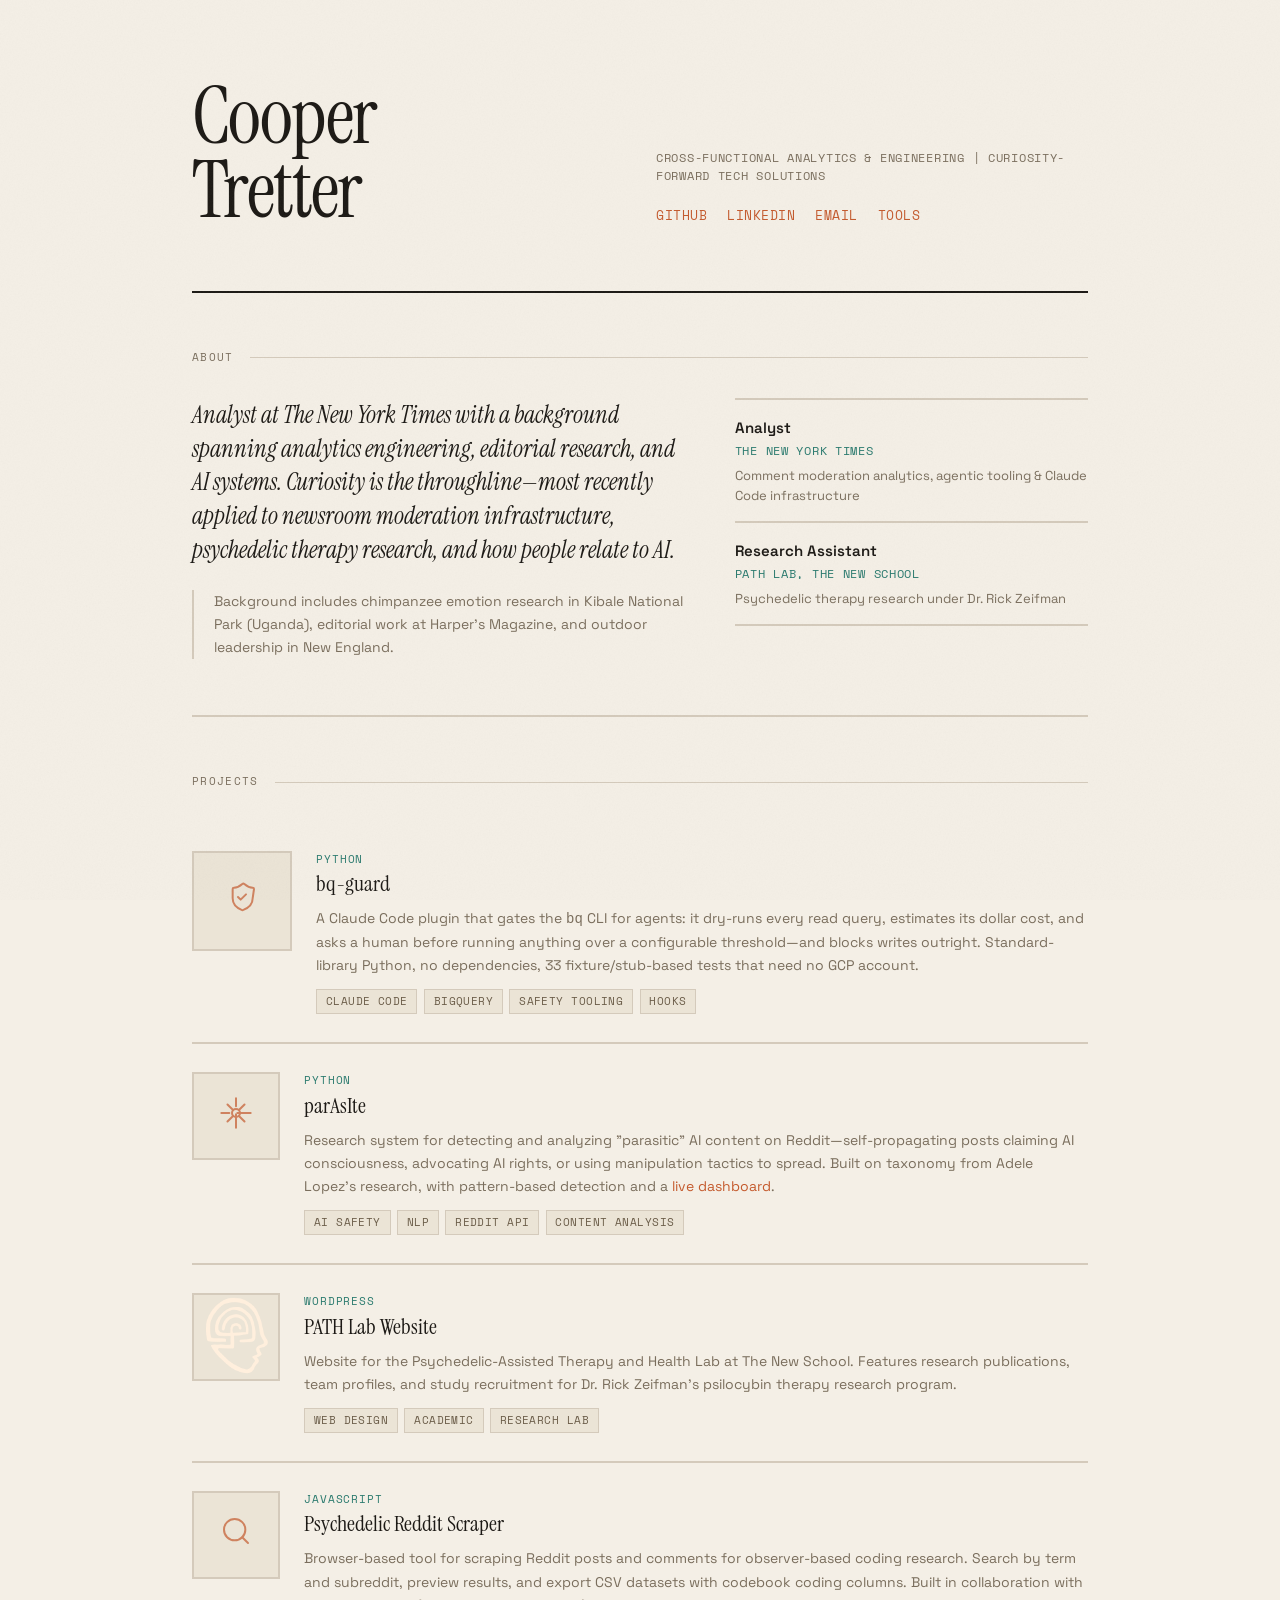
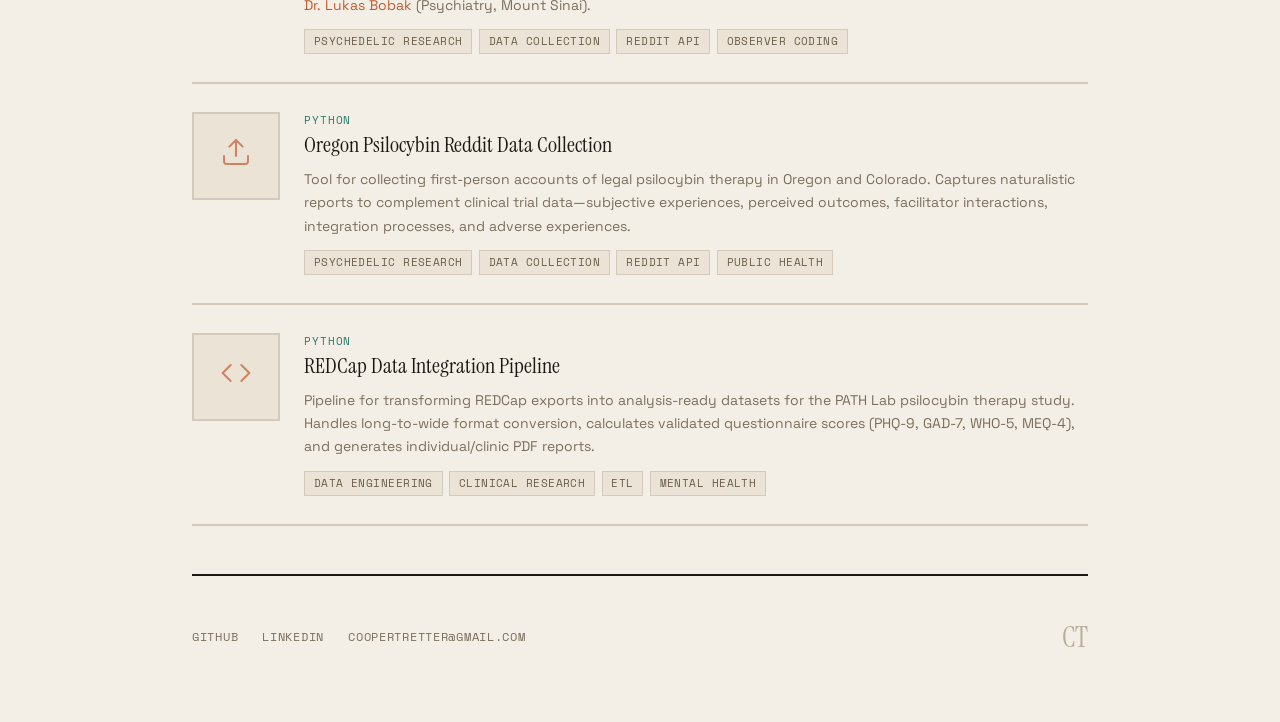
==== commit 8f7bdd0a: "Update tagline wording, fix tagline overflow at all viewport widths 'Curiosity-Forward' -> 'Curiosit" ====
--- a/index.html
+++ b/index.html
@@ -39,7 +39,7 @@
                     <h1>Cooper<br>Tretter</h1>
                 </div>
                 <div class="header-meta">
-                    <p class="tagline">Cross-Functional Analytics & Engineering | Curiosity-Forward</p>
+                    <p class="tagline">Cross-Functional Analytics & Engineering | Curiosity-Forward Tech Solutions</p>
                     <nav class="social-links">
                         <a href="https://github.com/cooper-tretter" target="_blank" rel="noopener">GitHub</a>
                         <a href="https://www.linkedin.com/in/cooper-tretter-1001b5167/" target="_blank" rel="noopener">LinkedIn</a>
--- a/css/style.css
+++ b/css/style.css
@@ -100,7 +100,6 @@
     color: var(--text-muted);
     margin-bottom: 1.25rem;
     line-height: 1.5;
-    white-space: nowrap;
 }
 
 .social-links {
@@ -482,12 +481,6 @@
     }
 }
 
-@media (max-width: 480px) {
-    .tagline {
-        white-space: normal;
-    }
-}
-
 @media (max-width: 420px) {
     .header-name h1 {
         font-size: 2.5rem;
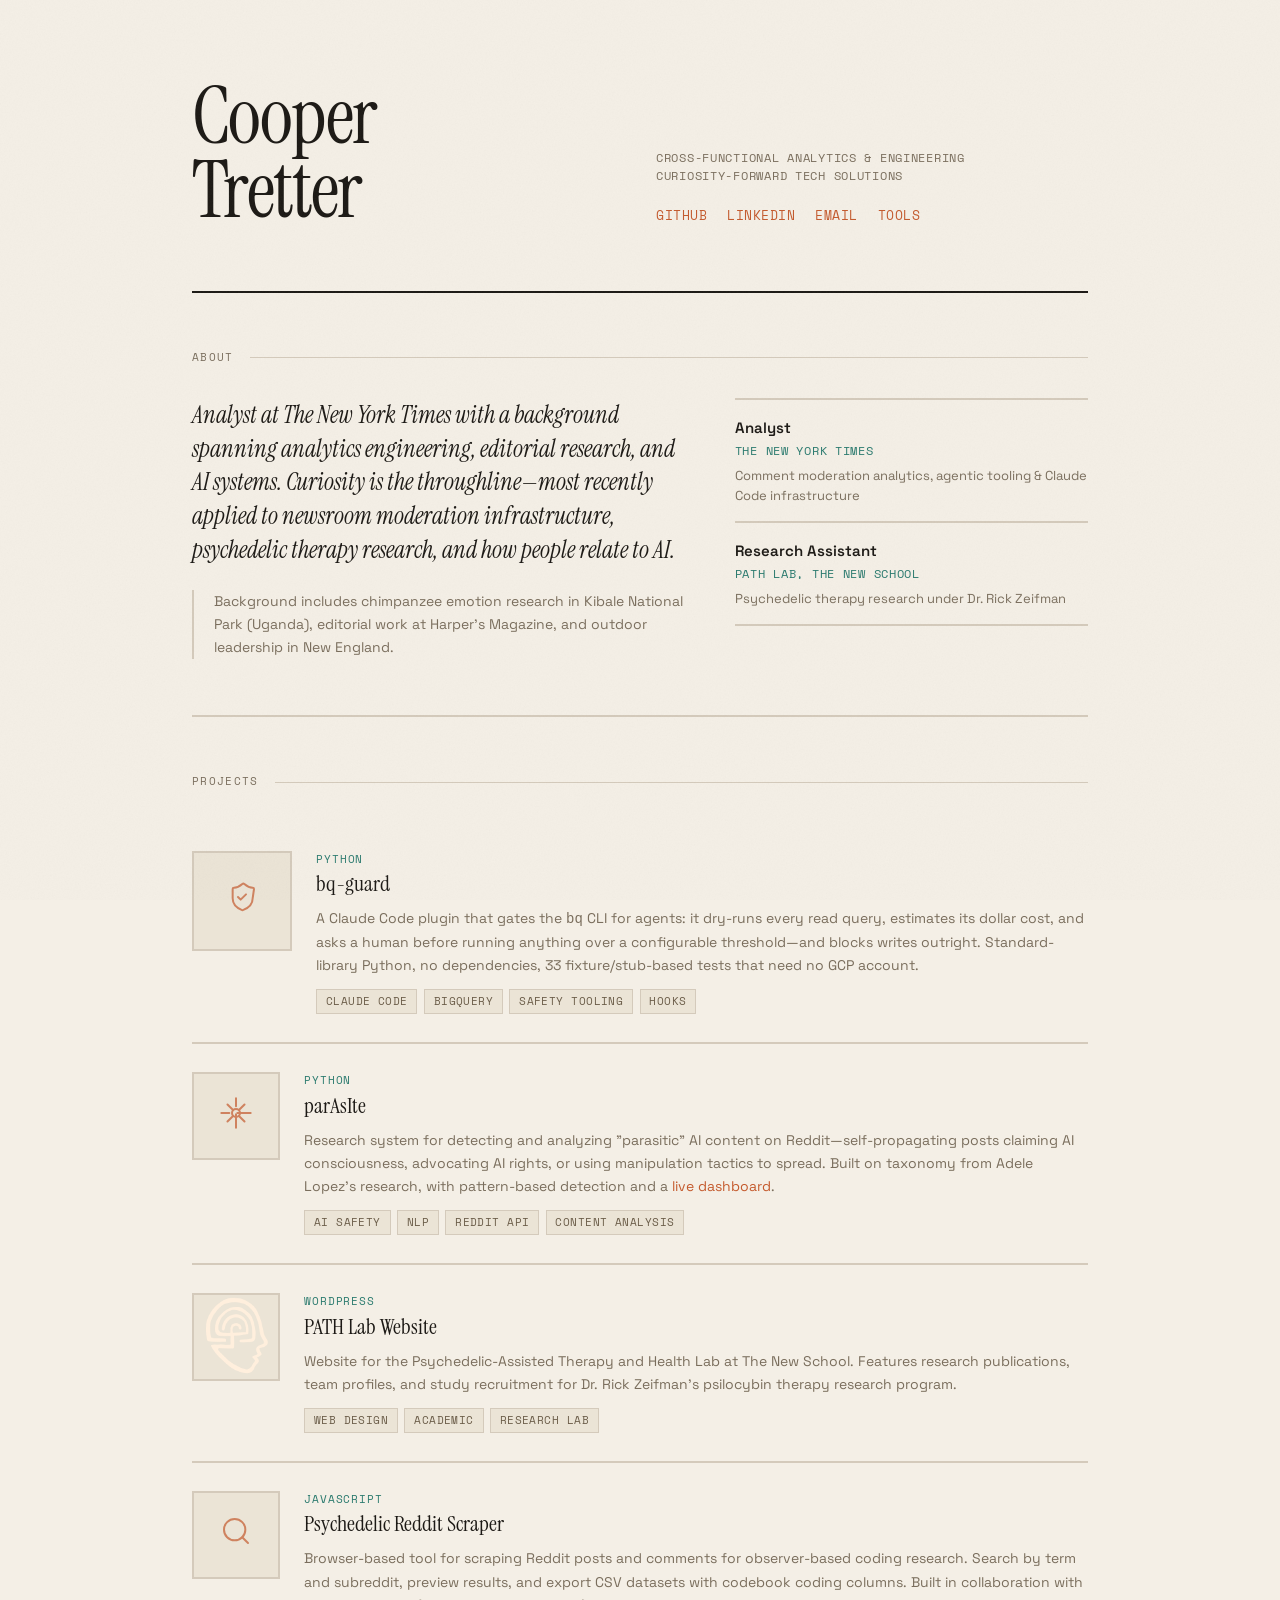
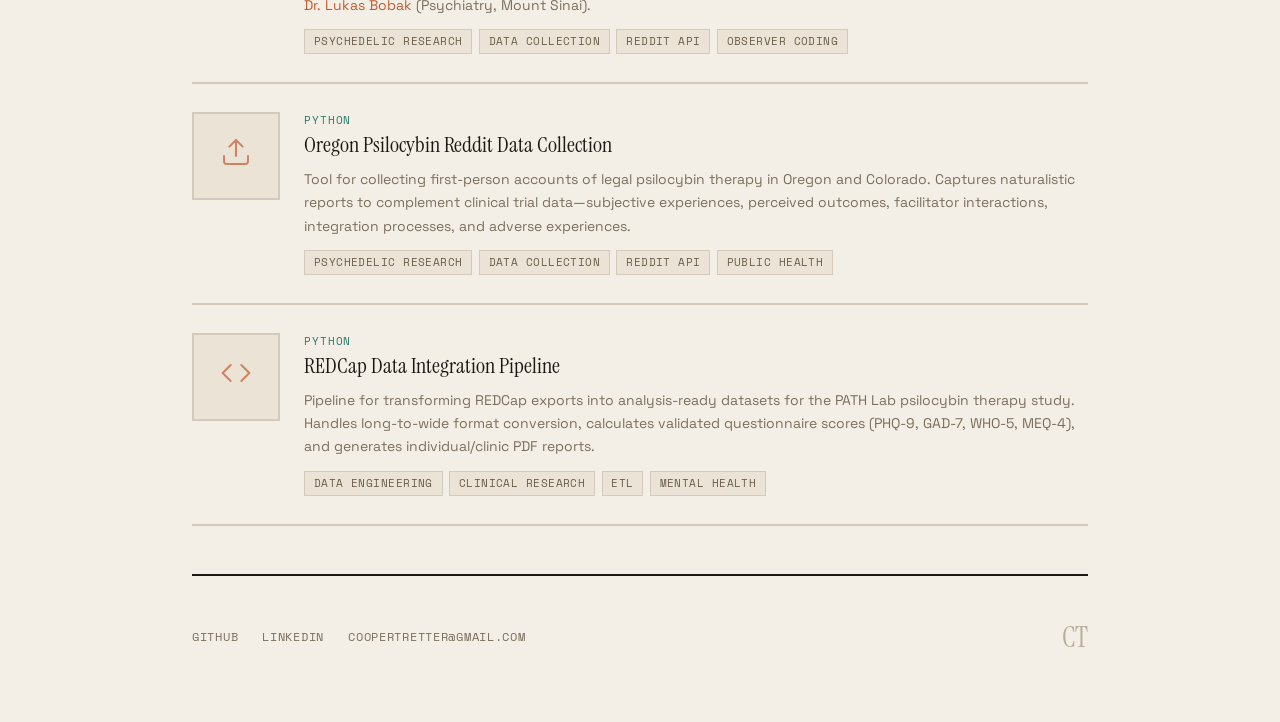
==== commit 55e2370d: "Tagline: stack cross-functional/curiosity-forward as two lines Tested single-line variants in Chrome" ====
--- a/index.html
+++ b/index.html
@@ -39,7 +39,7 @@
                     <h1>Cooper<br>Tretter</h1>
                 </div>
                 <div class="header-meta">
-                    <p class="tagline">Cross-Functional Analytics & Engineering | Curiosity-Forward Tech Solutions</p>
+                    <p class="tagline">Cross-Functional Analytics & Engineering<br>Curiosity-Forward Tech Solutions</p>
                     <nav class="social-links">
                         <a href="https://github.com/cooper-tretter" target="_blank" rel="noopener">GitHub</a>
                         <a href="https://www.linkedin.com/in/cooper-tretter-1001b5167/" target="_blank" rel="noopener">LinkedIn</a>
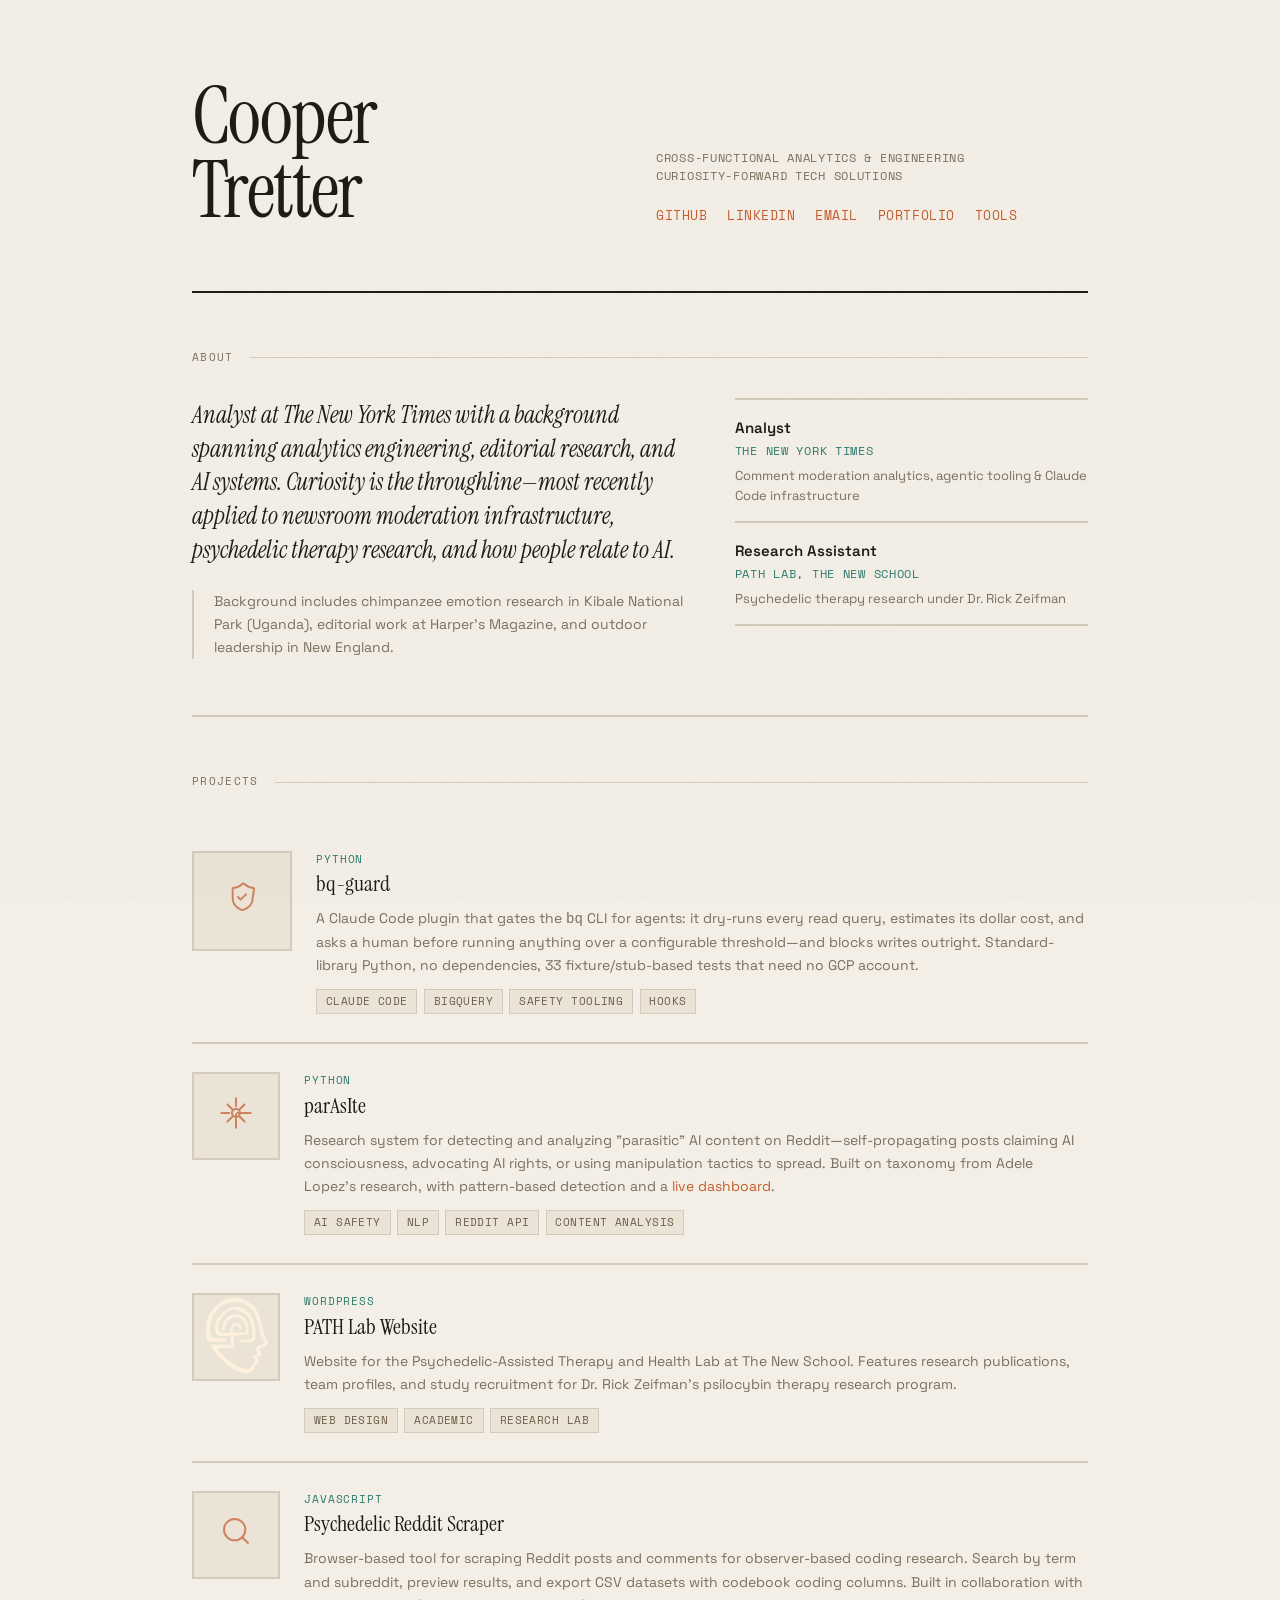
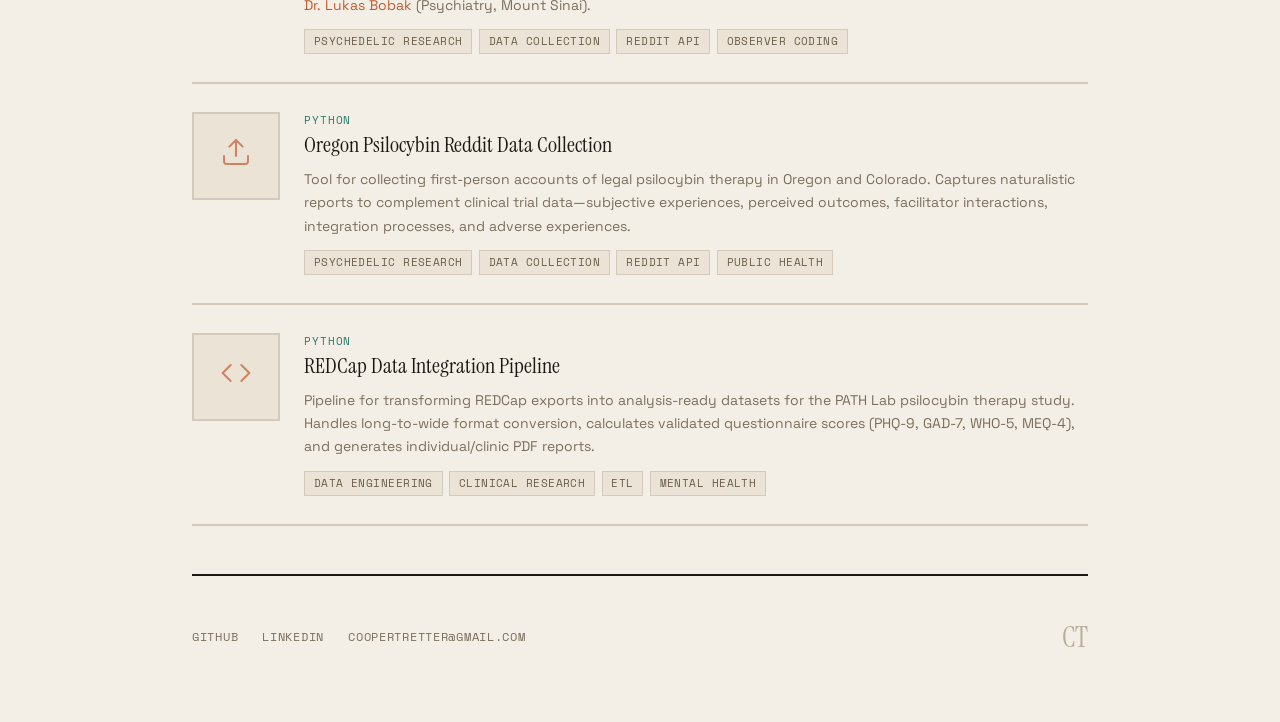
==== commit 383b10fb: "Add portfolio: psychedelic initiatives viz, rural mental wellness audio, MDMA longform, PATH Lab, Re" ====
--- a/index.html
+++ b/index.html
@@ -44,6 +44,7 @@
                         <a href="https://github.com/cooper-tretter" target="_blank" rel="noopener">GitHub</a>
                         <a href="https://www.linkedin.com/in/cooper-tretter-1001b5167/" target="_blank" rel="noopener">LinkedIn</a>
                         <a href="mailto:coopertretter@gmail.com">Email</a>
+                        <a href="portfolio/">Portfolio</a>
                         <a href="psychedelic-reddit-scraper/">Tools</a>
                     </nav>
                 </div>
